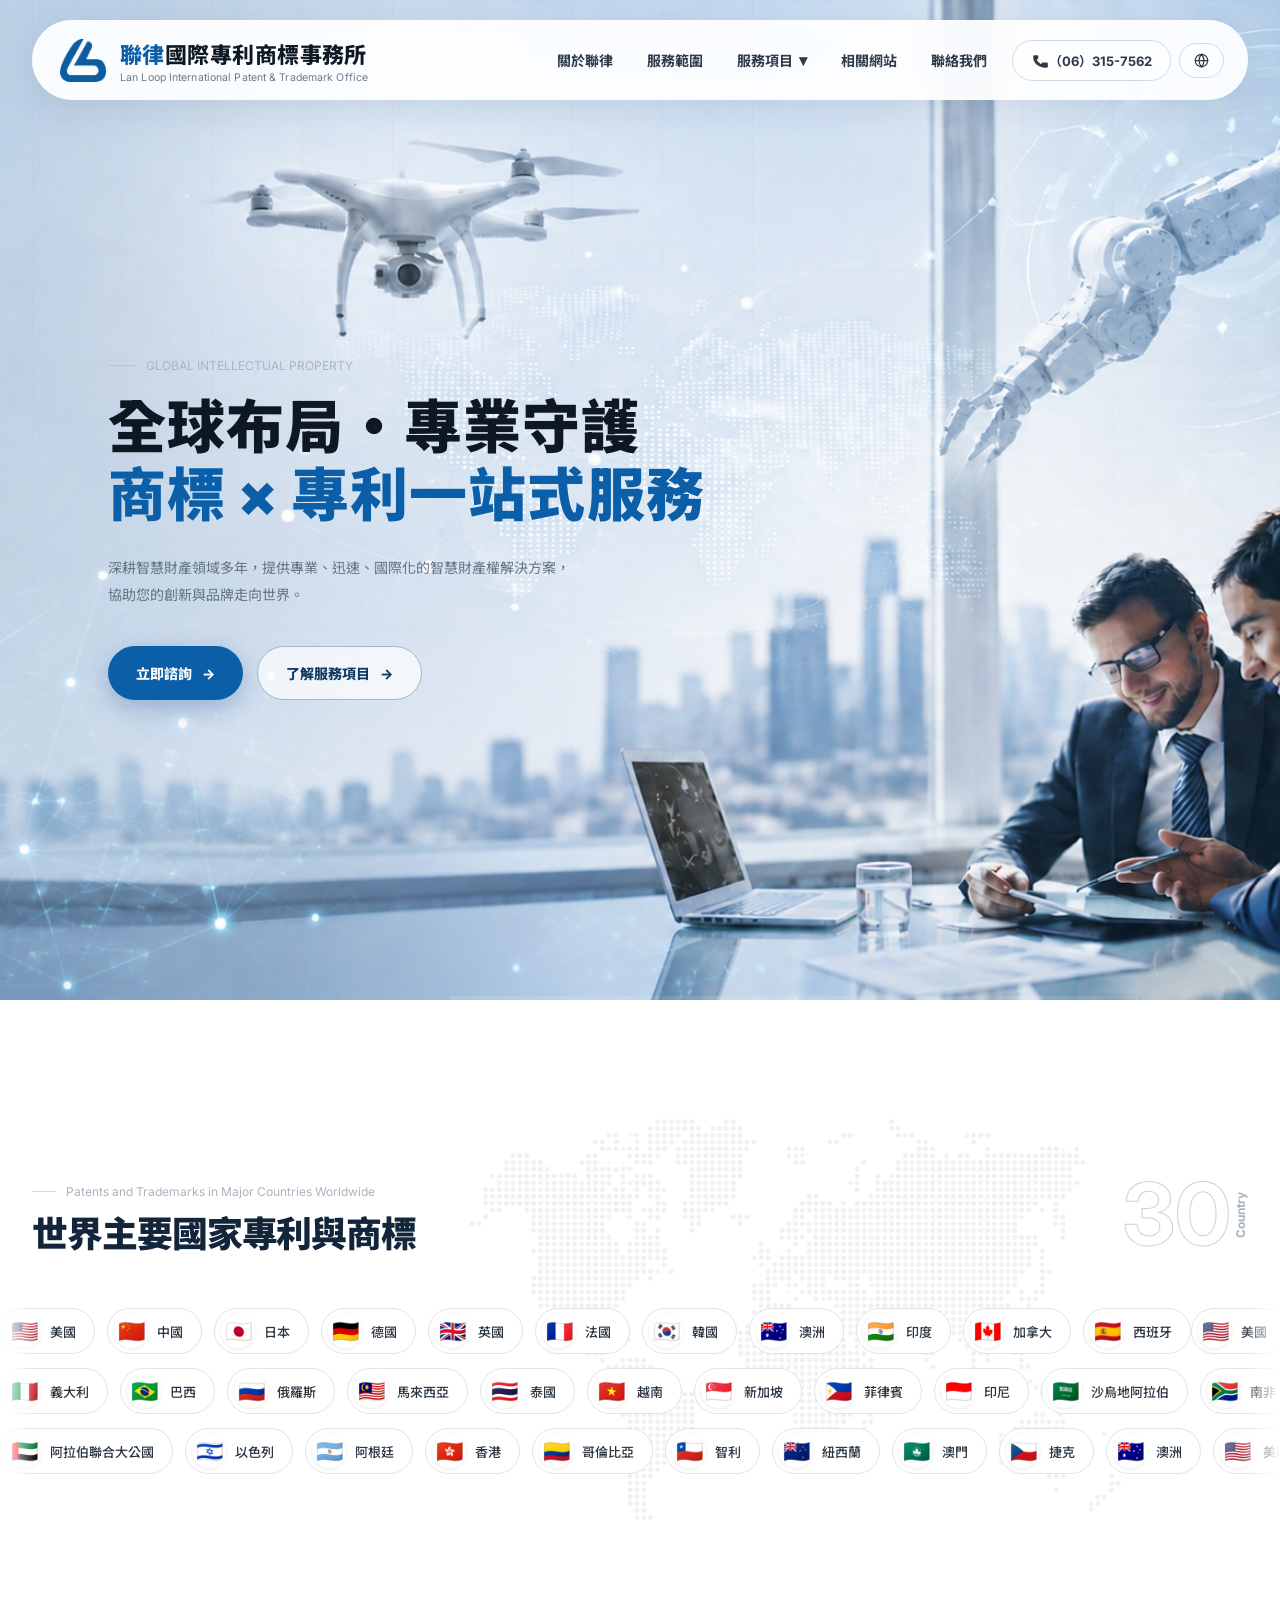
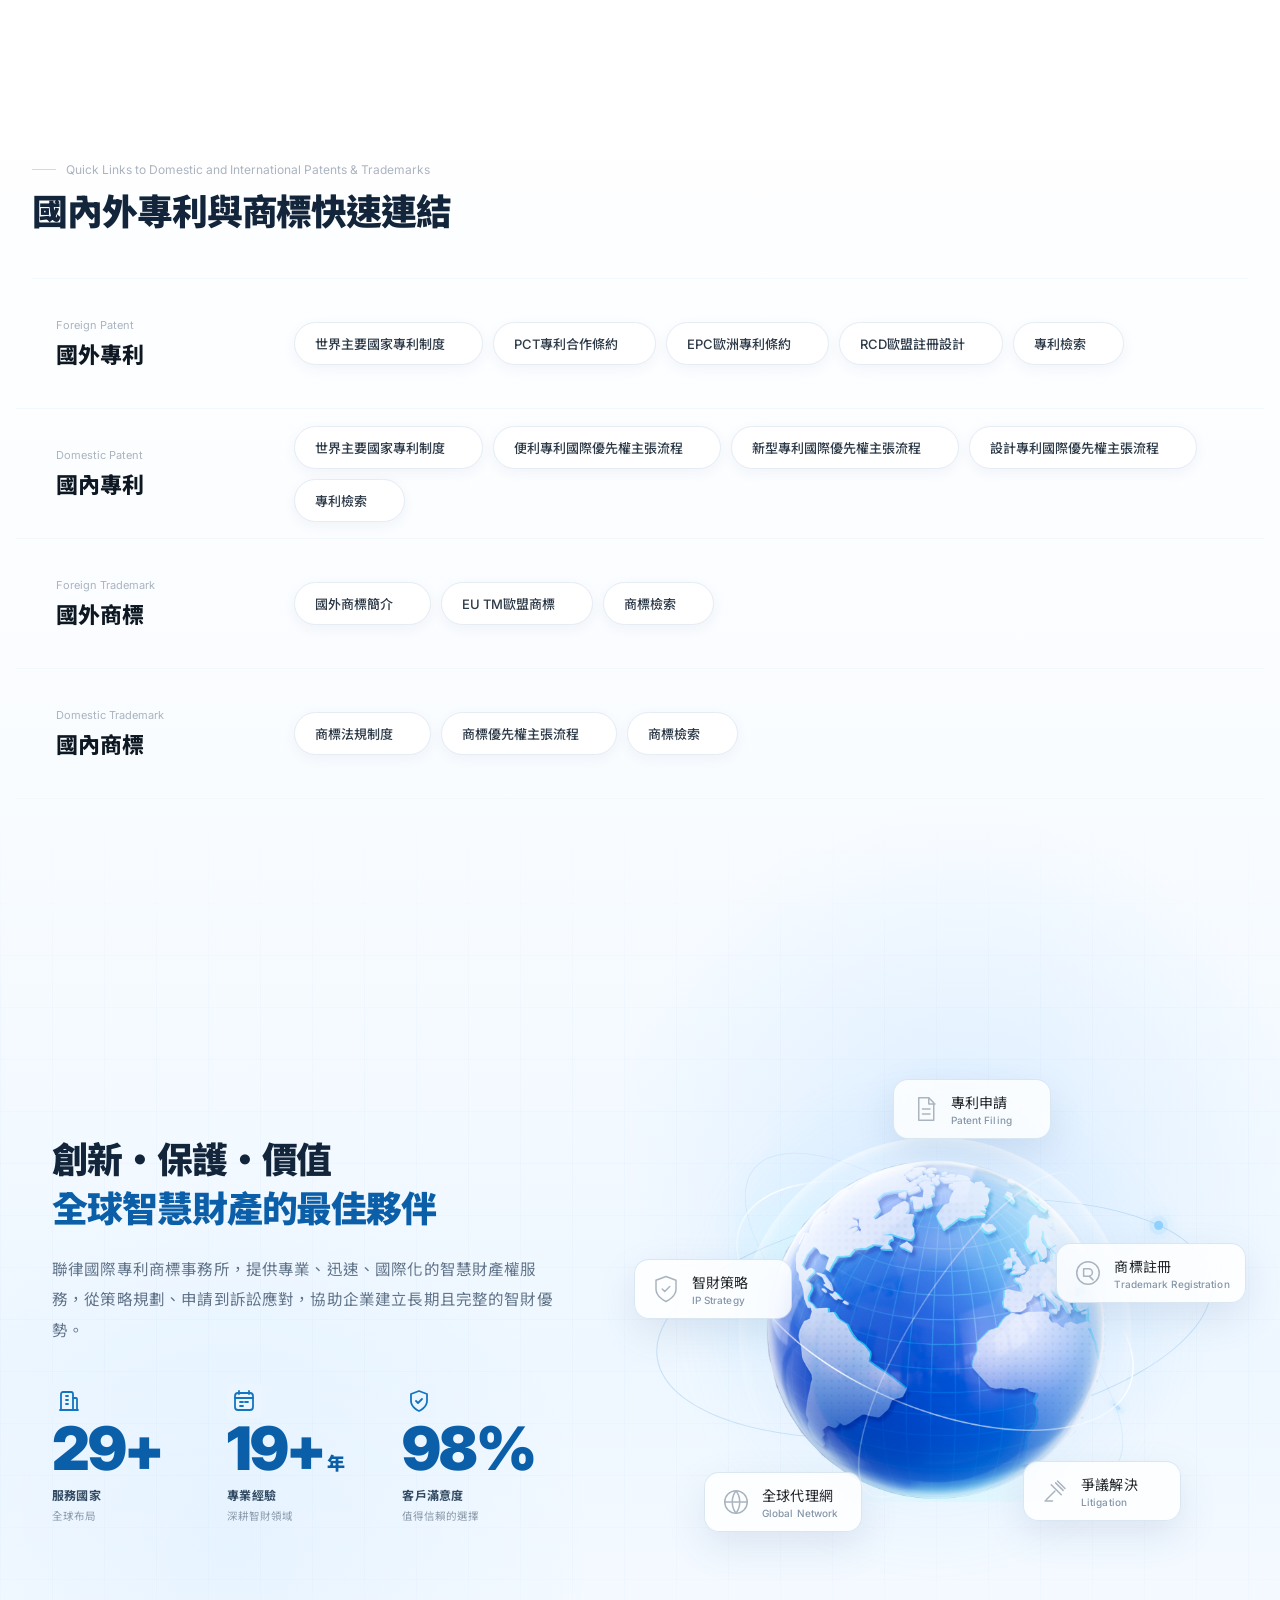
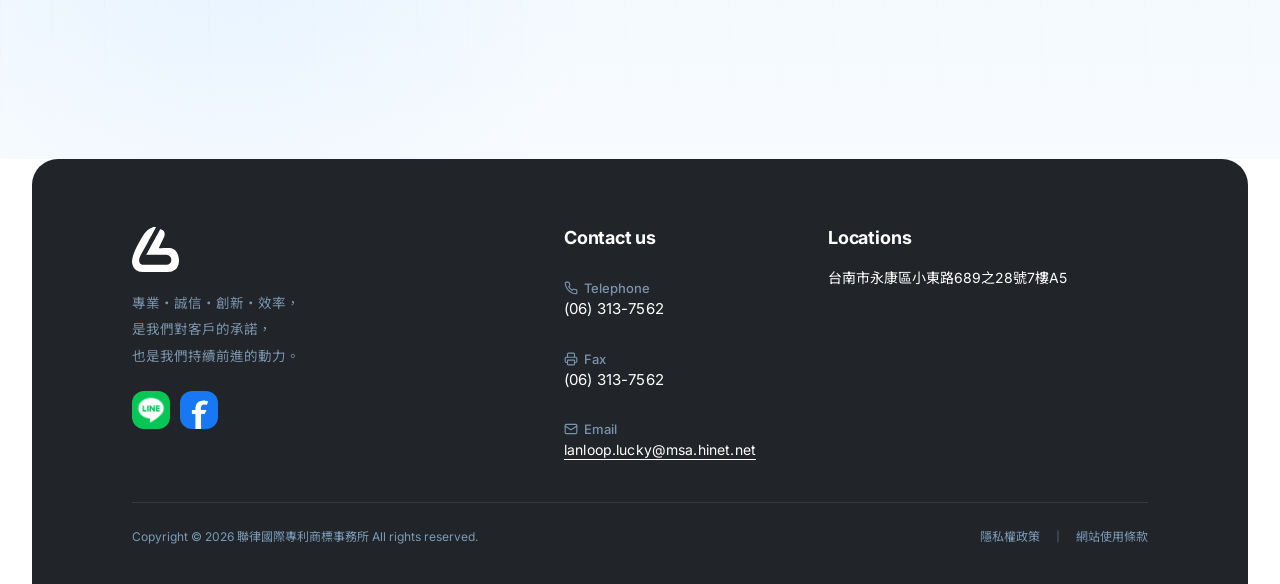
==== index.html @ 592ab29a "commit" ====
<!DOCTYPE html>
<html lang="zh-Hant">

<head>
  <meta charset="UTF-8" />
  <meta name="viewport" content="width=device-width, initial-scale=1.0" />
  <title>聯律國際專利商標事務所 | 全球智慧財產權服務</title>
  <meta name="description" content="聯律國際專利商標事務所，提供專業、迅速、國際化的商標與專利服務，深耕智慧財產領域，協助您的創新與品牌走向世界。" />
  <link rel="preconnect" href="https://fonts.googleapis.com">
  <link rel="preconnect" href="https://fonts.gstatic.com" crossorigin>
  <link
    href="https://fonts.googleapis.com/css2?family=Inter:wght@300;400;600;700;800&amp;family=Noto+Sans+TC:wght@300;400;500;700;900&amp;display=swap"
    rel="stylesheet">
  <style>
    /* ============================================================
   DESIGN TOKENS
   ============================================================ */
    :root {
      --bg: #ffffff;
      --panel: #ffffff;
      --ink: #0e1822;
      --ink-2: #2d3a48;
      --muted: #7a8898;
      --line: #f3f8fd;
      --blue: #0b5fa8;
      --blue-2: #2f8ae0;
      --blue-light: #e8f3ff;
      --navy: #09294d;
      --navy-2: #0f3b6a;
      --radius: 28px;
      --radius-sm: 16px;
      --shadow-sm: 0 4px 16px rgba(20, 50, 90, .06);
      --shadow-md: 0 12px 40px rgba(20, 50, 90, .10);
      --shadow-lg: 0 24px 64px rgba(20, 50, 90, .14);
      --ease-out: cubic-bezier(0.16, 1, 0.3, 1);
      --ease-spring: cubic-bezier(0.34, 1.56, 0.64, 1);
    }

    /* ============================================================
   RESET & BASE
   ============================================================ */
    *,
    *::before,
    *::after {
      box-sizing: border-box;
      margin: 0;
      padding: 0;
    }

    html {
      scroll-behavior: smooth;
    }

    body {
      font-family: 'Inter', 'Noto Sans TC', 'PingFang TC', 'Microsoft JhengHei', Arial, sans-serif;
      color: var(--ink);
      background: #ffffff;
      overflow-x: hidden;
      -webkit-font-smoothing: antialiased;
    }

    a {
      text-decoration: none;
      color: inherit;
    }

    img {
      display: block;
      max-width: 100%;
    }

    /* ============================================================
   LAYOUT
   ============================================================ */
    .page {
      width: 100%;
      overflow: hidden;
    }

    .container {
      width: min(1300px, calc(100% - 64px));
      margin: 0 auto;
    }

    /* ============================================================
   SCROLL ANIMATION BASE
   ============================================================ */
    .reveal {
      opacity: 0;
      transform: translateY(32px);
      transition: opacity 0.8s var(--ease-out), transform 0.8s var(--ease-out);
    }

    .reveal.in-view {
      opacity: 1;
      transform: translateY(0);
    }

    .reveal-delay-1 {
      transition-delay: 0.1s;
    }

    .reveal-delay-2 {
      transition-delay: 0.2s;
    }

    .reveal-delay-3 {
      transition-delay: 0.3s;
    }

    .reveal-delay-4 {
      transition-delay: 0.4s;
    }

    .reveal-delay-5 {
      transition-delay: 0.5s;
    }

    /* ============================================================
   HEADER
   ============================================================ */
    .header-wrap {
      position: fixed;
      top: 20px;
      left: 0;
      right: 0;
      z-index: 100;
      padding: 0;
    }

    .header-wrap.scrolled {
      padding: 0;
    }

    .header {
      height: 80px;
      border-radius: 999px;
      background: rgba(255, 255, 255, .92);
      backdrop-filter: blur(24px) saturate(160%);
      -webkit-backdrop-filter: blur(24px) saturate(160%);
      box-shadow: 0 8px 32px rgba(14, 40, 78, .08), 0 1px 0 rgba(255, 255, 255, .8) inset;
      display: flex;
      align-items: center;
      justify-content: space-between;
      padding: 0 24px 0 28px;
      transition: box-shadow 0.4s var(--ease-out);
    }

    .header-wrap.scrolled .header {
      box-shadow: 0 12px 40px rgba(14, 40, 78, .12), 0 1px 0 rgba(255, 255, 255, .8) inset;
      height: 80px;
    }

    /* Brand */
    .brand {
      display: flex;
      align-items: center;
      gap: 14px;
    }

    .logo {
      width: 46px;
      height: 46px;
      /* border-radius: 14px; */
      /* background: linear-gradient(135deg, #0c3d72, #1868b5); */
      display: grid;
      place-items: center;
      /* box-shadow: 0 6px 18px rgba(11, 70, 160, .28); */
      flex-shrink: 0;
      background: url('images/logo.png') center center no-repeat;
      background-size: contain;
    }

    .logo svg {
      width: 34px;
      height: 34px;
    }

    .brand-title {
      font-size: 22px;
      font-weight: 800;
      letter-spacing: .02em;
      color: var(--ink);
    }

    .brand-title>span {
      color: var(--blue);
    }

    .brand-sub {
      font-size: 10.5px;
      color: #6b7a8d;
      margin-top: 2px;
      letter-spacing: .01em;
    }

    /* Nav */
    .nav {
      display: flex;
      align-items: center;
      gap: 4px;
      font-size: 14px;
      font-weight: 700;
    }

    .nav a {
      padding: 10px 15px;
      border-radius: 999px;
      color: var(--ink-2);
      position: relative;
      transition: color 0.2s, background 0.2s;
    }

    .nav a::after {
      content: '';
      position: absolute;
      bottom: 6px;
      left: 15px;
      right: 15px;
      height: 2px;
      background: var(--blue-2);
      border-radius: 1px;
      transform: scaleX(0);
      transition: transform 0.25s var(--ease-out);
    }

    .nav a:hover {
      color: var(--blue);
    }

    .nav a:hover::after {
      transform: scaleX(1);
    }

    .nav a.active {
      background: var(--ink);
      color: white;
    }

    .nav a.active::after {
      display: none;
    }

    /* Navigation Dropdown Menu (Neuros Style) */
    .nav-item {
      position: relative;
      display: inline-flex;
      align-items: center;
    }

    .dropdown-trigger {
      padding: 10px 15px;
      border-radius: 999px;
      color: var(--ink-2);
      display: inline-flex;
      align-items: center;
      gap: 6px;
      font-weight: 700;
      cursor: pointer;
      transition: color 0.2s, background 0.2s;
    }

    .dropdown-trigger:hover,
    .nav-item.has-dropdown:hover .dropdown-trigger {
      color: var(--blue);
    }

    .dropdown-arrow {
      font-size: 16px;
      display: inline-block;
      transition: transform 0.3s var(--ease-out);
    }

    .nav-item.has-dropdown:hover .dropdown-arrow {
      transform: rotate(180deg);
    }

    .dropdown-menu {
      position: absolute;
      top: calc(100% + 12px);
      left: 50%;
      transform: translateX(-50%) translateY(10px);
      width: 200px;
      background: #ffffff;
      border: 1px solid rgba(228, 234, 242, 0.9);
      border-radius: 18px;
      padding: 8px;
      box-shadow: 0 16px 40px rgba(14, 40, 78, 0.12), 0 2px 8px rgba(14, 40, 78, 0.04);
      opacity: 0;
      visibility: hidden;
      pointer-events: none;
      transition: opacity 0.25s var(--ease-out), transform 0.25s var(--ease-out), visibility 0.25s;
      z-index: 200;
    }

    .dropdown-menu::before {
      content: '';
      position: absolute;
      top: -12px;
      left: 0;
      right: 0;
      height: 12px;
    }

    .nav-item.has-dropdown:hover .dropdown-menu {
      opacity: 1;
      visibility: visible;
      pointer-events: auto;
      transform: translateX(-50%) translateY(0);
    }

    .dropdown-link {
      display: flex;
      align-items: center;
      gap: 12px;
      padding: 12px 20px;
      border-radius: 14px;
      color: var(--ink-2);
      transition: background 0.2s, transform 0.2s, color 0.2s;
    }

    .dropdown-link:hover {
      background: #f0f7ff;
      color: var(--blue);
    }

    .dropdown-icon {
      font-size: 18px;
      width: 36px;
      height: 36px;
      border-radius: 10px;
      background: #f2f7fc;
      display: grid;
      place-items: center;
      flex-shrink: 0;
      transition: background 0.2s;
    }

    .dropdown-link:hover .dropdown-icon {
      background: #e1f0ff;
    }

    .dropdown-title {
      display: block;
      font-size: 14px;
      font-weight: 700;
      line-height: 1.2;
    }

    .dropdown-desc {
      display: block;
      font-size: 11px;
      color: #7a8898;
      margin-top: 2px;
      font-weight: 400;
    }

    .nav-phone {
      margin-left: 6px;
      border: 1.5px solid #d0dae6;
      padding: 10px 18px;
      border-radius: 999px;
      font-size: 13px;
      font-weight: 700;
      color: var(--ink-2);
      background: rgba(255, 255, 255, .6);
      display: flex;
      align-items: center;
      transition: border-color 0.2s, background 0.2s, box-shadow 0.2s;
    }

    .nav-phone:hover {
      border-color: var(--blue);
      background: var(--blue-light);
      box-shadow: 0 4px 12px rgba(11, 95, 168, .1);
    }

    .nav-phone svg {
      width: 18px;
      height: 18px;
      position: relative;
      top: 2px;
    }

    /* Language Toggle Button */
    .nav-lang-wrap {
      position: relative;
      margin-left: 4px;
    }

    .nav-lang {
      border: 1.5px solid #d0dae6;
      padding: 9px 14px;
      border-radius: 999px;
      font-size: 13px;
      font-weight: 700;
      color: var(--ink-2);
      background: rgba(255, 255, 255, .6);
      display: flex;
      align-items: center;
      gap: 6px;
      cursor: pointer;
      font-family: inherit;
      transition: border-color 0.2s, background 0.2s, box-shadow 0.2s, color 0.2s;
    }

    .nav-lang:hover {
      border-color: var(--blue);
      background: var(--blue-light);
      color: var(--blue);
      box-shadow: 0 4px 12px rgba(11, 95, 168, .1);
    }

    .nav-lang svg {
      width: 15px;
      height: 15px;
    }

    .lang-dropdown {
      position: absolute;
      top: calc(100% + 10px);
      right: 0;
      width: 120px;
      background: #ffffff;
      border: 1px solid rgba(228, 234, 242, 0.9);
      border-radius: 16px;
      padding: 6px;
      box-shadow: 0 12px 32px rgba(14, 40, 78, 0.12);
      opacity: 0;
      visibility: hidden;
      transform: translateY(8px);
      transition: opacity 0.2s var(--ease-out), transform 0.2s var(--ease-out), visibility 0.2s;
      z-index: 200;
    }

    .nav-lang-wrap:hover .lang-dropdown {
      opacity: 1;
      visibility: visible;
      transform: translateY(0);
    }

    .lang-opt {
      width: 100%;
      text-align: left;
      padding: 8px 12px;
      border: none;
      background: transparent;
      border-radius: 10px;
      font-size: 13px;
      font-weight: 600;
      color: var(--ink-2);
      cursor: pointer;
      font-family: inherit;
      transition: background 0.2s, color 0.2s;
    }

    .lang-opt:hover {
      background: #f0f7ff;
      color: var(--blue);
    }

    .lang-opt.active {
      background: var(--blue);
      color: #ffffff;
    }

    /* Hamburger */
    .hamburger {
      display: none;
      flex-direction: column;
      gap: 5px;
      cursor: pointer;
      padding: 8px;
      border-radius: 12px;
      background: transparent;
      border: none;
      transition: background 0.2s;
    }

    .hamburger:hover {
      background: var(--blue-light);
    }

    .hamburger span {
      display: block;
      width: 22px;
      height: 2px;
      background: var(--ink);
      border-radius: 2px;
      transition: transform 0.3s var(--ease-out), opacity 0.3s;
    }

    .hamburger.open span:nth-child(1) {
      transform: rotate(45deg) translate(5px, 5px);
    }

    .hamburger.open span:nth-child(2) {
      opacity: 0;
      transform: scaleX(0);
    }

    .hamburger.open span:nth-child(3) {
      transform: rotate(-45deg) translate(5px, -5px);
    }

    /* Mobile Menu */
    .mobile-menu {
      display: none;
      position: fixed;
      inset: 0;
      z-index: 99;
      background: rgba(9, 41, 77, .97);
      backdrop-filter: blur(16px);
      flex-direction: column;
      align-items: center;
      justify-content: center;
      gap: 10px;
      opacity: 0;
      transform: translateY(-20px);
      transition: opacity 0.35s var(--ease-out), transform 0.35s var(--ease-out);
      pointer-events: none;
    }

    .mobile-menu.open {
      display: flex;
      opacity: 1;
      transform: translateY(0);
      pointer-events: all;
    }

    .mobile-menu a {
      font-size: 26px;
      font-weight: 800;
      color: white;
      padding: 14px 40px;
      border-radius: 16px;
      transition: background 0.2s, color 0.2s;
    }

    .mobile-menu a:hover {
      background: rgba(255, 255, 255, .1);
      color: #7ec8ff;
    }

    .mobile-menu-close {
      position: absolute;
      top: 32px;
      right: 32px;
      background: rgba(255, 255, 255, .15);
      border: none;
      color: white;
      font-size: 28px;
      width: 48px;
      height: 48px;
      border-radius: 50%;
      cursor: pointer;
      display: grid;
      place-items: center;
      transition: background 0.2s;
    }

    .mobile-menu-close:hover {
      background: rgba(255, 255, 255, .25);
    }

    /* ============================================================
   HERO
   ============================================================ */
    .hero-wrapper {
      position: relative;
      width: 100%;
      background-image: url('images/first_banner.png');
      background-size: cover;
      background-position: center center;
      background-repeat: no-repeat;
      overflow: hidden;
    }

    .hero {
      min-height: 1000px;
      position: relative;
      display: flex;
      align-items: center;
      padding: 130px 0 80px;
    }

    /* grid lines */
    .hero::before {
      content: '';
      position: absolute;
      inset: 0;
      background-image:
        linear-gradient(rgba(11, 70, 160, .04) 1px, transparent 1px),
        linear-gradient(90deg, rgba(11, 70, 160, .04) 1px, transparent 1px);
      background-size: 90px 90px;
      mask-image: linear-gradient(to bottom, rgba(0, 0, 0, .7), rgba(0, 0, 0, 0));
      pointer-events: none;
    }

    .hero-copy {
      position: relative;
      z-index: 2;
      padding-left: 76px;
    }

    .eyebrow {
      display: inline-flex;
      align-items: center;
      gap: 10px;
      font-size: 12px;
      /* font-weight: 700; */
      color: #aab4bf;
      /* letter-spacing: .12em; */
      margin-bottom: 20px;
      /* text-transform: uppercase; */
    }

    .eyebrow::before {
      content: '';
      width: 28px;
      height: 1px;
      /* background: linear-gradient(90deg, var(--blue), var(--blue-2)); */
      background-color: #aab4bf;
      opacity: 0.5;
      /* border-radius: 1px; */
    }

    .hero h1 {
      font-size: 58px;
      line-height: 1.18;
      margin: 0 0 24px;
      font-weight: 900;
      letter-spacing: .02em;
      color: var(--ink);
    }

    .hero h1 .blue {
      background: var(--blue);
      -webkit-background-clip: text;
      -webkit-text-fill-color: transparent;
      background-clip: text;
    }

    .hero p {
      font-size: 14px;
      line-height: 1.95;
      color: #637282;
      max-width: 520px;
      font-weight: 400;
    }

    /* Buttons */
    .hero-actions {
      display: flex;
      gap: 14px;
      margin-top: 38px;
      flex-wrap: wrap;
    }

    .btn {
      display: inline-flex;
      align-items: center;
      justify-content: center;
      gap: 10px;
      height: 54px;
      padding: 0 28px;
      border-radius: 999px;
      font-size: 14px;
      font-weight: 800;
      transition: transform 0.25s var(--ease-spring), box-shadow 0.25s var(--ease-out);
      position: relative;
      overflow: hidden;
    }

    .btn::after {
      content: '';
      position: absolute;
      inset: 0;
      background: linear-gradient(135deg, rgba(255, 255, 255, .2), transparent 50%);
      opacity: 0;
      transition: opacity 0.25s;
    }

    .btn:hover::after {
      opacity: 1;
    }

    .btn:hover {
      transform: translateY(-2px);
    }

    .btn:active {
      transform: translateY(0);
    }

    .btn-primary {
      background: var(--blue);
      color: #fff;
      box-shadow: 0 8px 24px rgba(10, 58, 150, .28);
    }

    .btn-primary:hover {
      box-shadow: 0 14px 36px rgba(10, 58, 150, .38);
    }

    .btn-ghost {
      border: 1.5px solid #9fb6cc;
      background: rgba(255, 255, 255, .7);
      color: #103a62;
    }

    .btn-ghost:hover {
      border-color: var(--blue);
    }

    .btn-arrow {
      display: inline-flex;
      align-items: center;
      gap: 6px;
      transition: transform 0.2s var(--ease-out);
    }

    .btn:hover .btn-arrow {
      transform: translateX(4px);
    }

    /* ============================================================
   HERO ART
   ============================================================ */
    .hero-art {
      position: relative;
      height: 580px;
    }

    /* Globe */
    .globe {
      position: absolute;
      right: 60px;
      top: 30px;
      width: 400px;
      height: 400px;
      border-radius: 50%;
      background: radial-gradient(circle at 32% 26%,
          rgba(255, 255, 255, .98),
          rgba(200, 228, 252, .88) 32%,
          rgba(110, 175, 238, .60) 65%,
          rgba(55, 120, 190, .22) 100%);
      box-shadow:
        0 40px 100px rgba(30, 90, 170, .14),
        inset -20px -18px 60px rgba(60, 130, 215, .18),
        inset 10px 12px 30px rgba(255, 255, 255, .6);
      animation: globe-float 6s ease-in-out infinite;
    }

    @keyframes globe-float {

      0%,
      100% {
        transform: translateY(0px);
      }

      50% {
        transform: translateY(-12px);
      }
    }

    /* Globe rings */
    .globe::before,
    .globe::after {
      content: '';
      position: absolute;
      border-radius: 50%;
      border: 1.5px solid rgba(80, 155, 230, .30);
      animation: ring-rotate 18s linear infinite;
    }

    .globe::before {
      inset: -26px;
      transform-origin: center;
      animation-direction: normal;
    }

    .globe::after {
      inset: -58px;
      border-color: rgba(80, 155, 230, .18);
      border-width: 1px;
      animation-duration: 26s;
      animation-direction: reverse;
    }

    @keyframes ring-rotate {
      from {
        transform: rotate(0deg) scaleY(.54);
      }

      to {
        transform: rotate(360deg) scaleY(.54);
      }
    }

    /* World lines on globe */
    .world-lines {
      position: absolute;
      inset: 0;
      border-radius: 50%;
      background:
        repeating-radial-gradient(circle at 50% 50%, transparent 0 28px, rgba(40, 120, 210, .09) 29px 30px),
        linear-gradient(90deg, transparent 47%, rgba(55, 140, 230, .15) 49% 51%, transparent 53%),
        linear-gradient(0deg, transparent 47%, rgba(55, 140, 230, .10) 49% 51%, transparent 53%);
      mix-blend-mode: multiply;
    }

    /* City skyline */
    .city {
      position: absolute;
      right: 14px;
      bottom: 60px;
      width: 530px;
      height: 160px;
      opacity: .55;
      background: linear-gradient(180deg, transparent, rgba(80, 145, 215, .20));
      clip-path: polygon(0 100%, 0 72%, 6% 72%, 6% 47%, 10% 47%, 10% 75%, 14% 75%, 14% 55%, 18% 55%, 18% 24%, 23% 24%, 23% 63%, 28% 63%, 28% 40%, 33% 40%, 33% 76%, 38% 76%, 38% 58%, 43% 58%, 43% 28%, 48% 28%, 48% 71%, 53% 71%, 53% 48%, 58% 48%, 58% 34%, 63% 34%, 63% 67%, 68% 67%, 68% 18%, 72% 18%, 72% 59%, 77% 59%, 77% 38%, 82% 38%, 82% 73%, 86% 73%, 86% 46%, 91% 46%, 91% 62%, 95% 62%, 95% 52%, 100% 52%, 100% 100%);
    }

    /* Floating icon cards */
    .floating {
      position: absolute;
      width: 62px;
      height: 62px;
      border: 1px solid rgba(50, 128, 215, .20);
      border-radius: 18px;
      background: rgba(255, 255, 255, .60);
      backdrop-filter: blur(8px);
      -webkit-backdrop-filter: blur(8px);
      display: grid;
      place-items: center;
      color: #5aa3e0;
      font-size: 18px;
      font-weight: 800;
      box-shadow: 0 8px 28px rgba(30, 90, 170, .10);
      animation: card-float 5s ease-in-out infinite;
    }

    .f1 {
      right: 2px;
      top: 110px;
      animation-delay: 0s;
      animation-duration: 5.5s;
    }

    .f2 {
      right: 462px;
      top: 308px;
      animation-delay: -2s;
      animation-duration: 4.8s;
    }

    .f3 {
      right: 108px;
      top: 350px;
      animation-delay: -1s;
      animation-duration: 5.2s;
    }

    @keyframes card-float {

      0%,
      100% {
        transform: translateY(0px) rotate(0deg);
      }

      33% {
        transform: translateY(-8px) rotate(2deg);
      }

      66% {
        transform: translateY(4px) rotate(-1deg);
      }
    }

    /* Consult card */
    .consult {
      position: absolute;
      right: -10px;
      bottom: 20px;
      width: 240px;
      padding: 22px 24px;
      border-radius: 22px;
      background: white;
      box-shadow: 0 20px 60px rgba(30, 65, 115, .12);
      display: flex;
      flex-direction: column;
      animation: card-float 7s ease-in-out infinite;
      animation-delay: -3s;
    }

    .consult-label {
      font-size: 11px;
      color: var(--muted);
      font-weight: 600;
      letter-spacing: .06em;
      text-transform: uppercase;
      margin-bottom: 8px;
    }

    .consult-num {
      font-size: 30px;
      font-weight: 900;
      color: var(--navy);
      line-height: 1;
    }

    .consult-sub {
      font-size: 12px;
      color: #8a9bae;
      margin-top: 6px;
    }

    .consult-badge {
      margin-top: 14px;
      display: inline-flex;
      align-items: center;
      gap: 6px;
      background: var(--blue-light);
      color: var(--blue);
      font-size: 11px;
      font-weight: 700;
      padding: 6px 12px;
      border-radius: 999px;
      width: fit-content;
    }

    .consult-badge::before {
      content: '●';
      font-size: 8px;
      color: #2cc86a;
    }

    /* ============================================================
   COUNTRIES SECTION
   ============================================================ */

    .countries {
      padding: 180px 0 180px;
      position: relative;
      margin-top: -4px;
      min-height: 420px;
      overflow: visible;
    }

    /* World map background */
    .countries::before {
      content: '';
      position: absolute;
      width: 100%;
      height: 100%;
      left: 0;
      top: 0;
      background-image: url('images/first_worldmap.png');
      background-repeat: no-repeat;
      background-position: 76% center;
      background-size: contain;
      opacity: .12;
      pointer-events: none;
    }

    /* Standardized Section Kicker & Title */
    .section-kicker {
      position: relative;
      z-index: 2;
      font-size: 12px;
      /* font-weight: 700; */
      color: #aab4bf;
      /* letter-spacing: .12em; */
      /* text-transform: uppercase; */
      margin-bottom: 14px;
      display: inline-flex;
      align-items: center;
      gap: 10px;
    }

    .section-kicker::before {
      content: '';
      width: 24px;
      height: 1px;
      /* background: linear-gradient(90deg, #0c63ad, #5db1ef); */
      background-color: #aab4bf;
      opacity: 0.5;
      /* border-radius: 1px; */
    }

    .section-title {
      position: relative;
      z-index: 2;
      font-size: clamp(34px, 2.8vw, 46px);
      font-weight: 900;
      line-height: 1.2;
      letter-spacing: -.03em;
      color: #12253b;
      margin-bottom: 24px;
    }

    /* .section-title .accent {
      background: linear-gradient(110deg, #0c63ad, #2c8fd5 58%, #4ea7e4);
      -webkit-background-clip: text;
      -webkit-text-fill-color: transparent;
      background-clip: text;
    } */

    /* Country count display */
    .countries-count {
      position: absolute;
      z-index: 2;
      right: 0;
      top: 0;
      display: flex;
      align-items: center;
      gap: 2px;
    }

    .countries-count strong {
      display: block;
      font-size: 86px;
      font-weight: bold;
      line-height: .9;
      color: transparent;
      -webkit-text-stroke: 1px #c8d0db;
      font-family: 'Inter', sans-serif;
    }

    .countries-count span {
      font-size: 12px;
      font-weight: 700;
      writing-mode: vertical-rl;
      transform: rotate(180deg);
      color: #aab4bf;
    }

    /* Flag marquee */
    .flags-marquee {
      position: relative;
      z-index: 2;
      margin-top: 52px;
      display: flex;
      flex-direction: column;
      gap: 14px;
      /* hide scrollbar */
      overflow: hidden;
      width: 100vw;
      left: 50%;
      right: 50%;
      margin-left: -50vw;
      margin-right: -50vw;
    }

    .marquee-row {
      display: flex;
      width: 100%;
      overflow: hidden;
      mask-image: linear-gradient(90deg, transparent 0%, #212428 3%, #212428 97%, transparent 100%);
      -webkit-mask-image: linear-gradient(90deg, transparent 0%, #212428 3%, #212428 97%, transparent 100%);
    }

    .marquee-track {
      display: flex;
      gap: 12px;
      flex-shrink: 0;
      align-items: center;
      animation: marquee-left 38s linear infinite;
      will-change: transform;
    }

    .marquee-track.rtl {
      animation: marquee-right 42s linear infinite;
    }

    .marquee-track.ltr-slow {
      animation: marquee-left 46s linear infinite;
    }

    /* Pause on hover */
    .marquee-row:hover .marquee-track {
      animation-play-state: paused;
    }

    @keyframes marquee-left {
      from {
        transform: translateX(0);
      }

      to {
        transform: translateX(-50%);
      }
    }

    @keyframes marquee-right {
      from {
        transform: translateX(-50%);
      }

      to {
        transform: translateX(0);
      }
    }

    .flag {
      min-height: 44px;
      display: inline-flex;
      align-items: center;
      gap: 9px;
      padding: 5px 18px 5px 6px;
      border: 1px solid #dde3eb;
      border-radius: 999px;
      background: rgba(255, 255, 255, .95);
      font-size: 13px;
      color: #2a3540;
      font-weight: 500;
      white-space: nowrap;
      cursor: default;
      flex-shrink: 0;
      transition: transform 0.25s var(--ease-spring), border-color 0.2s;
    }

    .flag:hover {
      border-color: #a8c4e0;
      background: #f0f7ff;
    }

    .flag i {
      width: 34px;
      height: 34px;
      border-radius: 50%;
      display: grid;
      place-items: center;
      background: #fff;
      font-style: normal;
      font-size: 22px;
      line-height: 1;
      box-shadow: 0 1px 4px rgba(0, 0, 0, .08);
      flex-shrink: 0;
    }

    /* ============================================================
   BRIDGE SECTION — Airy Global IP Redesign
   ============================================================ */
    .bridge {
      position: relative;
      overflow: hidden;
      padding: 240px 0 160px;
      background:
        radial-gradient(circle at 75% 36%, rgba(112, 183, 255, .16), transparent 30%),
        radial-gradient(circle at 18% 78%, rgba(121, 194, 255, .10), transparent 28%),
        linear-gradient(180deg, #f9fcff 0%, #eef7ff 58%, #f8fbff 100%);
      color: var(--ink);
    }

    .bridge::before {
      content: '';
      position: absolute;
      inset: 0;
      pointer-events: none;
      opacity: .58;
      background-image:
        linear-gradient(rgba(40, 112, 184, .035) 1px, transparent 1px),
        linear-gradient(90deg, rgba(40, 112, 184, .035) 1px, transparent 1px);
      background-size: 52px 52px;
      mask-image: linear-gradient(to bottom, transparent 0%, #212428 20%, #212428 74%, transparent 100%);
      -webkit-mask-image: linear-gradient(to bottom, transparent 0%, #212428 20%, #212428 74%, transparent 100%);
    }

    .bridge::after {
      content: '';
      position: absolute;
      left: -6%;
      right: -6%;
      bottom: -88px;
      height: 180px;
      opacity: .48;
      background:
        repeating-radial-gradient(ellipse at 50% 120%, transparent 0 14px, rgba(47, 138, 224, .16) 15px 16px, transparent 17px 25px);
      transform: scaleY(.42);
      transform-origin: bottom;
      pointer-events: none;
    }

    /* .bridge-shell {
      position: relative;
      z-index: 2;
      width: min(1360px, calc(100% - 64px));
      margin: 0 auto;
    } */

    .bridge-inner {
      display: grid;
      grid-template-columns: minmax(0, .93fr) minmax(520px, 1.07fr);
      align-items: center;
      gap: 76px;
      min-height: 560px;
      padding: 0 20px;
    }

    .bridge-copy {
      padding: 8px 0 20px;
      position: relative;
      z-index: 5;
    }

    .bridge .section-kicker {
      margin-bottom: 14px;
    }

    .bridge h2 {
      max-width: 610px;
      margin: 0 0 24px;
      font-size: clamp(34px, 2.8vw, 46px);
      line-height: 1.2;
      letter-spacing: -.03em;
      font-weight: 900;
      color: #12253b;
    }

    .bridge h2 .accent {
      display: inline-block;
      margin-top: 6px;
      color: var(--blue);
      /* background: linear-gradient(110deg, #0c63ad, #2c8fd5 58%, #4ea7e4);
      -webkit-background-clip: text;
      -webkit-text-fill-color: transparent;
      background-clip: text; */
    }

    .bridge-copy>p {
      max-width: 570px;
      margin: 0;
      color: #617489;
      font-size: 15.5px;
      line-height: 1.95;
      letter-spacing: .01em;
    }

    .stats {
      display: grid;
      grid-template-columns: repeat(3, minmax(0, 1fr));
      gap: 14px;
      margin-top: 38px;
      max-width: 610px;
    }

    .stat {
      min-width: 0;
      /* padding: 22px 20px 20px; */
      /* border: 1px solid rgba(117, 165, 207, .24); */
      /* border-radius: 22px; */
      /* background: rgba(255, 255, 255, .68); */
      /* box-shadow: 0 16px 42px rgba(56, 101, 145, .08); */
      /* backdrop-filter: blur(14px); */
      /* -webkit-backdrop-filter: blur(14px); */
      /* transition: transform .3s var(--ease-out), box-shadow .3s var(--ease-out), border-color .3s; */
    }

    /* .stat:hover {
      transform: translateY(-5px);
      border-color: rgba(47, 138, 224, .38);
      box-shadow: 0 22px 54px rgba(48, 102, 157, .13);
    } */

    .stat-icon {
      width: 34px;
      height: 34px;
      /* margin-bottom: 12px; */
      display: grid;
      place-items: center;
      /* border-radius: 11px; */
      color: #1574bf;
      background: #eaf5ff;
    }

    .stat-icon svg {
      width: 24px;
      height: 24px;
      stroke: currentColor;
      fill: none;
      stroke-width: 1.8;
      stroke-linecap: round;
      stroke-linejoin: round;
    }

    .stat-num {
      color: var(--blue);
      font-size: 60px;
      font-weight: 900;
      line-height: 1;
      letter-spacing: -.04em;
    }

    .stat-label {
      margin-top: 8px;
      color: #334b62;
      font-size: 12px;
      font-weight: 700;
      letter-spacing: .02em;
      white-space: nowrap;
    }

    .stat-sub {
      margin-top: 6px;
      color: #8a9aaa;
      font-size: 10.5px;
      line-height: 1.45;
    }

    .bridge-visual {
      position: relative;
      min-height: 545px;
      display: grid;
      place-items: center;
      isolation: isolate;
    }

    .bridge-glow {
      position: absolute;
      width: 520px;
      height: 520px;
      border-radius: 50%;
      background: radial-gradient(circle, rgba(78, 164, 232, .20), rgba(135, 202, 255, .07) 45%, transparent 70%);
      filter: blur(8px);
      z-index: -3;
    }

    .bridge-globe {
      width: 400px;
      height: 400px;
      position: relative;
      background-image: url('images/first_earth.png');
      background-size: contain;
      background-position: center;
      background-repeat: no-repeat;
      animation: bridge-globe-float 7s ease-in-out infinite;
    }

    .orbit {
      position: absolute;
      left: 50%;
      top: 50%;
      width: 560px;
      height: 230px;
      border: 1px solid rgba(65, 153, 219, .23);
      border-radius: 50%;
      transform: translate(-50%, -50%) rotate(-8deg);
      z-index: -1;
    }

    .orbit.o2 {
      width: 470px;
      height: 430px;
      opacity: .55;
      transform: translate(-50%, -50%) rotate(40deg) scaleY(.42);
    }

    .orbit::after {
      content: '';
      position: absolute;
      width: 9px;
      height: 9px;
      border-radius: 50%;
      top: 21%;
      right: 7%;
      background: #8fd1ff;
      box-shadow: 0 0 0 5px rgba(143, 209, 255, .16), 0 0 18px rgba(75, 165, 231, .55);
    }

    .svc-card {
      position: absolute;
      min-width: 158px;
      display: flex;
      align-items: center;
      gap: 10px;
      padding: 12px 15px;
      border-radius: 15px;
      background: rgba(255, 255, 255, .82);
      border: 1px solid rgba(95, 152, 199, .22);
      box-shadow: 0 14px 38px rgba(61, 102, 143, .13);
      backdrop-filter: blur(16px);
      -webkit-backdrop-filter: blur(16px);
      animation: bridge-card-float 6s ease-in-out infinite;
      z-index: 4;
    }

    .svc-icon {
      width: 32px;
      height: 32px;
      display: grid;
      place-items: center;
      flex-shrink: 0;
      border-radius: 10px;
      color: #aab4bf;
      /* background: #eef7ff; */
    }

    .svc-icon svg {
      width: 30px;
      height: 30px;
      stroke: currentColor;
      fill: none;
      stroke-width: 1.2;
      stroke-linecap: round;
      stroke-linejoin: round;
    }

    .svc-card-text {
      display: block;
      color: #212428;
      font-size: 14px;
      font-weight: 400;
      letter-spacing: .02em;
    }

    .svc-card-tag {
      display: block;
      margin-top: 2px;
      color: #8496a9;
      font-size: 10px;
      font-weight: 500;
      letter-spacing: .01em;
    }

    .sc1 {
      top: 6%;
      left: 43%;
      animation-delay: 0s;
    }

    .sc2 {
      top: 36%;
      right: -3%;
      animation-delay: -1.1s;
    }

    .sc3 {
      top: 39%;
      left: -1%;
      animation-delay: -2.1s;
    }

    .sc4 {
      bottom: 13%;
      right: 8%;
      animation-delay: -3.2s;
    }

    .sc5 {
      bottom: 11%;
      left: 11%;
      animation-delay: -4.1s;
    }

    .bridge-services {
      position: relative;
      z-index: 5;
      margin-top: 40px;
      display: none;
      grid-template-columns: repeat(5, 1fr);
      overflow: hidden;
      border: 1px solid rgba(113, 160, 202, .20);
      border-radius: 22px;
      background: rgba(255, 255, 255, .76);
      box-shadow: 0 18px 52px rgba(45, 93, 138, .10);
      backdrop-filter: blur(16px);
      -webkit-backdrop-filter: blur(16px);
    }

    .bridge-service {
      min-height: 96px;
      padding: 20px 22px;
      display: flex;
      align-items: center;
      gap: 14px;
      position: relative;
      transition: background .25s, transform .25s var(--ease-out);
    }

    .bridge-service+.bridge-service::before {
      content: '';
      position: absolute;
      left: 0;
      top: 24%;
      bottom: 24%;
      width: 1px;
      background: #dce8f2;
    }

    .bridge-service:hover {
      background: rgba(231, 245, 255, .72);
    }

    .bridge-service-icon {
      width: 42px;
      height: 42px;
      display: grid;
      place-items: center;
      flex: 0 0 42px;
      color: #0c6ab6;
      border-radius: 13px;
      background: #edf7ff;
    }

    .bridge-service-icon svg {
      width: 21px;
      height: 21px;
      stroke: currentColor;
      fill: none;
      stroke-width: 1.8;
      stroke-linecap: round;
      stroke-linejoin: round;
    }

    .bridge-service strong {
      display: block;
      color: #183b59;
      font-size: 14px;
      font-weight: 800;
    }

    .bridge-service span {
      display: block;
      margin-top: 4px;
      color: #8a9aaa;
      font-size: 10.5px;
      line-height: 1.45;
    }

    @keyframes bridge-globe-float {

      0%,
      100% {
        transform: translateY(0);
      }

      50% {
        transform: translateY(-12px);
      }
    }

    @keyframes bridge-card-float {

      0%,
      100% {
        transform: translateY(0);
      }

      50% {
        transform: translateY(-8px);
      }
    }

    @media (max-width: 1180px) {
      .bridge-inner {
        grid-template-columns: 1fr 1fr;
        gap: 36px;
      }

      .bridge-visual {
        min-height: 500px;
        transform: scale(.92);
        transform-origin: center;
      }

      .bridge-services {
        grid-template-columns: repeat(3, 1fr);
      }

      .bridge-service:nth-child(4),
      .bridge-service:nth-child(5) {
        border-top: 1px solid #e5eef6;
      }
    }

    @media (max-width: 900px) {
      .bridge {
        padding: 78px 0 64px;
      }

      /* .bridge-shell {
        width: min(100% - 36px, 720px);
      } */

      .bridge-inner {
        grid-template-columns: 1fr;
        gap: 16px;
      }

      .bridge-copy {
        padding: 0;
      }

      .bridge h2 {
        max-width: 680px;
      }

      .bridge-copy>p {
        max-width: 680px;
      }

      .bridge-visual {
        min-height: 500px;
        transform: none;
      }

      .stats {
        max-width: 100%;
      }

      .bridge-services {
        grid-template-columns: 1fr 1fr;
        margin-top: 22px;
      }

      .bridge-service:nth-child(n+3) {
        border-top: 1px solid #e5eef6;
      }

      .bridge-service:nth-child(odd)::before {
        display: none;
      }
    }

    @media (max-width: 620px) {
      .bridge {
        padding-top: 64px;
      }

      /* .bridge-shell {
        width: calc(100% - 28px);
      } */

      .bridge h2 {
        font-size: 38px;
      }

      .stats {
        grid-template-columns: 1fr;
      }

      .stat {
        display: grid;
        grid-template-columns: 42px auto;
        grid-template-areas:
          'icon num'
          'icon label'
          'icon sub';
        column-gap: 14px;
        align-items: center;
      }

      .stat-icon {
        grid-area: icon;
        margin-bottom: 0;
      }

      .stat-num {
        grid-area: num;
        font-size: 30px;
      }

      .stat-label {
        grid-area: label;
        margin-top: 4px;
      }

      .stat-sub {
        grid-area: sub;
      }

      .bridge-visual {
        min-height: 420px;
        transform: scale(.82);
        transform-origin: top center;
        margin-bottom: -70px;
      }

      .bridge-services {
        grid-template-columns: 1fr;
      }

      .bridge-service+.bridge-service::before {
        left: 18px;
        right: 18px;
        top: 0;
        bottom: auto;
        width: auto;
        height: 1px;
      }

      .bridge-service:nth-child(n+3) {
        border-top: 0;
      }
    }

    /* ============================================================
   QUICK LINKS
   ============================================================ */
    .quick {
      padding: 100px 0 0;
      background-image: linear-gradient(180deg, #fff, #f9fcff);
    }

    .quick-list {
      margin-top: 44px;
      border-top: 1px solid var(--line);
    }

    .quick-row {
      min-height: 130px;
      display: grid;
      grid-template-columns: 210px 1fr;
      align-items: center;
      border-bottom: 1px solid var(--line);
      gap: 28px;
      transition: background 0.2s;
      padding: 16px 40px;
      margin: 0 -16px;
    }

    .quick-row:hover {
      background: rgba(11, 95, 168, .03);
    }

    .quick-label small {
      display: block;
      color: #aab4bf;
      font-size: 11px;
      /* font-weight: 700; */
      /* letter-spacing: .10em; */
      /* text-transform: uppercase; */
      margin-bottom: 5px;
    }

    .quick-label strong {
      font-size: 22px;
      font-weight: 800;
      color: var(--ink);
    }

    /* Pills */
    .pills {
      display: flex;
      gap: 10px;
      flex-wrap: wrap;
    }

    .pill {
      display: inline-flex;
      align-items: center;
      gap: 6px;
      padding: 11px 20px;
      background: #fff;
      border: 1.5px solid #e4ecf5;
      border-radius: 999px;
      box-shadow: 0 4px 14px rgba(35, 65, 100, .05);
      font-size: 13px;
      font-weight: 500;
      color: var(--ink-2);
      transition: transform 0.25s var(--ease-spring), box-shadow 0.25s, border-color 0.2s, color 0.2s, background 0.2s;
      cursor: pointer;
    }

    .pill .pill-arrow {
      display: inline-block;
      opacity: 0;
      transform: translateX(-4px);
      transition: opacity 0.2s, transform 0.2s var(--ease-out);
      font-size: 11px;
    }

    .pill:hover {
      transform: translateY(-2px);
      box-shadow: 0 8px 24px rgba(11, 95, 168, .12);
      border-color: #a8c8e8;
      color: var(--blue);
      background: var(--blue-light);
    }

    .pill:hover .pill-arrow {
      opacity: 1;
      transform: translateX(0);
    }

    /* ============================================================
   FOOTER
   ============================================================ */

    /* ============================================================
   FOOTER — Redesigned according to mockup
   ============================================================ */
    .footer {
      min-height: 380px;
      background: #212428;
      color: white;
      padding: 68px 100px 40px;
      border-radius: 26px 26px 0 0;
      position: relative;
      overflow: hidden;
    }

    .footer-grid {
      display: grid;
      grid-template-columns: 1fr auto auto;
      gap: 72px;
      align-items: start;
      position: relative;
      z-index: 2;
    }

    .footer-contact {
      justify-self: end;
    }

    .footer-locations {
      justify-self: end;
    }

    .footer-logo {
      width: 47px;
      height: 45px;
      margin-bottom: 18px;
    }

    .footer-tagline {
      font-size: 13.5px;
      color: #7a94ad;
      line-height: 1.95;
      margin-bottom: 22px;
    }

    .footer-socials {
      display: flex;
      gap: 10px;
    }

    .footer-social {
      width: 38px;
      height: 38px;
      border-radius: 12px;
      transition: transform 0.2s var(--ease-spring);
      overflow: hidden;
    }

    .footer-social img {
      width: 100%;
      height: 100%;
      display: block;
    }

    .footer-social:hover {
      transform: translateY(-2px);
    }

    .footer-contact h3,
    .footer-locations h3 {
      margin: 0 0 20px;
      font-size: 18px;
      font-weight: 700;
      color: #ffffff;
      letter-spacing: -0.01em;
    }

    .contact-item {
      margin-top: 32px;
    }

    .contact-item-label {
      display: flex;
      align-items: center;
      gap: 6px;
      color: #7a94ad;
      font-size: 13px;
      font-weight: 500;
      margin-bottom: 3px;
    }

    .contact-icon {
      width: 14px;
      height: 14px;
      stroke: #7a94ad;
      fill: none;
      stroke-width: 2;
      stroke-linecap: round;
      stroke-linejoin: round;
      flex-shrink: 0;
    }

    .contact-item-val {
      color: #ffffff;
      font-size: 15px;
      letter-spacing: .01em;
      line-height: 1.3;
    }

    .contact-item-val.email-val a {
      color: #ffffff;
      text-decoration: underline;
      text-underline-offset: 4px;
      font-size: 14px;
      transition: color 0.2s;
    }

    .contact-item-val.email-val a:hover {
      color: #64b6ef;
    }

    .location-address {
      color: #ffffff;
      font-size: 14px;
      margin-bottom: 4px;
      line-height: 1.45;
    }

    /* Map Box Preview */
    .mapbox-preview {
      width: 100%;
      width: 320px;
      height: 170px;
      position: relative;
      overflow: hidden;
    }

    .mapbox-preview iframe {
      width: 100%;
      height: 100%;
      border: 0;
      display: block;
    }

    .footer-bottom {
      border-top: 1px solid rgba(255, 255, 255, .10);
      margin-top: 40px;
      padding-top: 24px;
      display: flex;
      justify-content: space-between;
      align-items: center;
      color: #7a9bb8;
      font-size: 12px;
      position: relative;
      z-index: 2;
      flex-wrap: wrap;
      gap: 12px;
    }

    .footer-bottom a {
      color: #7a9bb8;
      transition: color 0.2s;
    }

    .footer-bottom a:hover {
      color: white;
    }

    /* ============================================================
   RESPONSIVE
   ============================================================ */
    @media (max-width: 1100px) {
      .nav {
        display: none;
      }

      .hamburger {
        display: flex;
      }

      .hero {
        grid-template-columns: 1fr;
        min-height: auto;
      }

      .hero-copy {
        padding: 80px 20px 30px;
      }

      .hero-art {
        height: 460px;
      }

      .bridge-inner {
        grid-template-columns: 1fr;
      }

      .bridge-copy {
        padding: 60px 30px 40px;
      }

      .bridge-visual {
        min-height: 360px;
        border-left: none;
        border-top: 1px solid rgba(255, 255, 255, .08);
        padding: 40px 30px 60px;
      }

      .bridge-globe {
        width: 240px;
        height: 240px;
      }

      .bridge-globe::after {
        width: 320px;
        height: 320px;
      }

      .quick {
        padding: 0 30px 90px;
      }

      .quick-row {
        grid-template-columns: 1fr;
        padding: 24px 0;
      }

      .footer-grid {
        grid-template-columns: 1fr;
        gap: 36px;
      }

      .footer {
        padding: 52px 40px 30px;
      }

      .countries {
        padding: 56px 28px 64px;
      }
    }

    @media (max-width: 640px) {
      .container {
        width: calc(100% - 28px);
      }

      .header-wrap {
        top: 12px;
      }

      .header {
        height: 70px;
      }

      .brand-title {
        font-size: 16px;
      }

      .brand-sub {
        display: none;
      }

      .hero h1 {
        font-size: 38px;
      }

      .hero-copy {
        padding-left: 12px;
        padding-right: 12px;
      }

      .globe {
        width: 300px;
        height: 300px;
        right: 16px;
      }

      .city {
        width: 100%;
      }

      .consult {
        right: 8px;
        bottom: 10px;
      }

      .countries {
        padding: 52px 20px 60px;
      }

      .section-title {
        font-size: 30px;
      }

      .countries-count {
        display: none;
      }

      .flags-marquee {
        margin-top: 40px;
      }

      .bridge {
        /* keep padding: 0; inherited */
      }

      .bridge h2 {
        font-size: 32px;
      }

      .stats {
        flex-direction: column;
      }

      .bridge-visual {
        min-height: 280px;
      }

      .bridge-globe {
        width: 180px;
        height: 180px;
      }

      .bridge-globe::after {
        width: 240px;
        height: 240px;
      }

      .sc1,
      .sc2,
      .sc3,
      .sc4 {
        display: none;
      }

      .quick {
        padding-left: 20px;
        padding-right: 20px;
      }

      .quick-row {
        margin: 0;
      }

      .footer {
        padding: 40px 24px 24px;
      }

      .mapbox {
        width: 100%;
      }

      .footer-bottom {
        flex-direction: column;
        align-items: flex-start;
      }
    }
  </style>
</head>

<body>
  <div class="page">

    <!-- ======================================================
       MOBILE MENU
  ====================================================== -->
    <div class="mobile-menu" id="mobileMenu" role="dialog" aria-label="行動版選單">
      <button class="mobile-menu-close" id="mobileMenuClose" aria-label="關閉選單">✕</button>
      <a href="#" onclick="closeMobileMenu()">關於聯律</a>
      <a href="#" onclick="closeMobileMenu()">服務範圍</a>
      <a href="#" onclick="closeMobileMenu()">國外專利</a>
      <a href="#" onclick="closeMobileMenu()">國內專利</a>
      <a href="#" onclick="closeMobileMenu()">國外商標</a>
      <a href="#" onclick="closeMobileMenu()">國內商標</a>
      <a href="#" onclick="closeMobileMenu()">相關網站</a>
      <a href="#" onclick="closeMobileMenu()">聯絡我們</a>
    </div>

    <!-- ======================================================
       HEADER
  ====================================================== -->
    <div class="header-wrap" id="headerWrap">
      <div class="container">
        <header class="header">
          <a href="index.html" class="brand">
            <div class="logo" aria-label="聯律Logo"></div>
            <div>
              <div class="brand-title"><span>聯律</span>國際專利商標事務所</div>
              <div class="brand-sub">Lan Loop International Patent &amp; Trademark Office</div>
            </div>
          </a>

          <nav class="nav" aria-label="主選單">
            <a href="#">關於聯律</a>
            <a href="#">服務範圍</a>
            <div class="nav-item has-dropdown">
              <a href="#" class="dropdown-trigger">
                服務項目 <span class="dropdown-arrow">▾</span>
              </a>
              <div class="dropdown-menu">
                <a href="#" class="dropdown-link">
                  <div>
                    <span class="dropdown-title">國外專利</span>
                    <span class="dropdown-desc">Foreign Patent</span>
                  </div>
                </a>
                <a href="#" class="dropdown-link">
                  <div>
                    <span class="dropdown-title">國內專利</span>
                    <span class="dropdown-desc">Domestic Patent</span>
                  </div>
                </a>
                <a href="#" class="dropdown-link">
                  <div>
                    <span class="dropdown-title">國外商標</span>
                    <span class="dropdown-desc">Foreign Trademark</span>
                  </div>
                </a>
                <a href="#" class="dropdown-link">
                  <div>
                    <span class="dropdown-title">國內商標</span>
                    <span class="dropdown-desc">Domestic Trademark</span>
                  </div>
                </a>
              </div>
            </div>
            <a href="#">相關網站</a>
            <a href="#">聯絡我們</a>
            <div class="nav-phone">
              <svg viewBox="0 0 16 16" fill="none" xmlns="http://www.w3.org/2000/svg">
                <path
                  d="M2 3a1 1 0 011-1h2.5a1 1 0 011 1v1.5a1 1 0 01-.5.87l-1 .58a9 9 0 004 4l.58-1a1 1 0 01.87-.5H14a1 1 0 011 1V12a1 1 0 01-1 1h-1C6.27 13 2 8.73 2 4V3z"
                  fill="currentColor" />
              </svg>
              （06）315-7562
            </div>

            <!-- Language Switcher -->
            <div class="nav-lang-wrap">
              <button class="nav-lang" id="langToggleBtn" aria-label="切換語系" title="切換語系">
                <svg viewBox="0 0 24 24" fill="none" stroke="currentColor" stroke-width="2" stroke-linecap="round"
                  stroke-linejoin="round">
                  <circle cx="12" cy="12" r="10"></circle>
                  <line x1="2" y1="12" x2="22" y2="12"></line>
                  <path d="M12 2a15.3 15.3 0 0 1 4 10 15.3 15.3 0 0 1-4 10 15.3 15.3 0 0 1-4-10 15.3 15.3 0 0 1 4-10z">
                  </path>
                </svg>
              </button>
              <div class="lang-dropdown">
                <button class="lang-opt active" onclick="switchLang('zh')">繁體中文</button>
                <button class="lang-opt" onclick="switchLang('en')">English</button>
              </div>
            </div>
          </nav>

          <button class="hamburger" id="hamburger" aria-label="開啟選單" aria-expanded="false">
            <span aria-hidden="true"></span><span aria-hidden="true"></span><span aria-hidden="true"></span>
          </button>
        </header>
      </div>
    </div>

    <!-- ======================================================
       MAIN
  ====================================================== -->
    <main>

      <!-- HERO -->
      <section class="hero-wrapper" aria-label="主視覺 Banner">
        <div class="container">
          <div class="hero">
            <div class="hero-copy">
              <div class="eyebrow reveal">GLOBAL INTELLECTUAL PROPERTY</div>
              <h1 class="reveal reveal-delay-1">
                全球布局・專業守護<br>
                <span class="blue">商標 × 專利一站式服務</span>
              </h1>
              <p class="reveal reveal-delay-2">
                深耕智慧財產領域多年，提供專業、迅速、國際化的智慧財產權解決方案，<br>協助您的創新與品牌走向世界。
              </p>
              <div class="hero-actions reveal reveal-delay-3">
                <a class="btn btn-primary" href="#" id="btn-consult">
                  立即諮詢 <span class="btn-arrow">→</span>
                </a>
                <a class="btn btn-ghost" href="#" id="btn-services">
                  了解服務項目 <span class="btn-arrow">→</span>
                </a>
              </div>
            </div>
          </div>
        </div>
      </section>

      <!-- COUNTRIES -->
      <section class="countries" aria-labelledby="countries-title">
        <div class="container" style="position: relative;">
          <div class="section-kicker reveal">Patents and Trademarks in Major Countries Worldwide</div>
          <h2 class="section-title reveal reveal-delay-1" id="countries-title">世界主要國家專利與商標</h2>
          <div class="countries-count" aria-label="服務30個國家">
            <strong id="country-count">0</strong>
            <span>Country</span>
          </div>
        </div>
        <!-- 國旗跑馬燈：3 排交替方向滾動（依專利＋商標服務國家） -->
        <div class="flags-marquee" role="list" aria-label="服務國家列表">

          <!-- Row 1：向左滾動 -->
          <div class="marquee-row">
            <div class="marquee-track" aria-hidden="false">
              <div class="flag"><i>🇺🇸</i>美國</div>
              <div class="flag"><i>🇨🇳</i>中國</div>
              <div class="flag"><i>🇯🇵</i>日本</div>
              <div class="flag"><i>🇩🇪</i>德國</div>
              <div class="flag"><i>🇬🇧</i>英國</div>
              <div class="flag"><i>🇫🇷</i>法國</div>
              <div class="flag"><i>🇰🇷</i>韓國</div>
              <div class="flag"><i>🇦🇺</i>澳洲</div>
              <div class="flag"><i>🇮🇳</i>印度</div>
              <div class="flag"><i>🇨🇦</i>加拿大</div>
              <div class="flag"><i>🇪🇸</i>西班牙</div>
            </div>
            <div class="marquee-track" aria-hidden="true">
              <div class="flag"><i>🇺🇸</i>美國</div>
              <div class="flag"><i>🇨🇳</i>中國</div>
              <div class="flag"><i>🇯🇵</i>日本</div>
              <div class="flag"><i>🇩🇪</i>德國</div>
              <div class="flag"><i>🇬🇧</i>英國</div>
              <div class="flag"><i>🇫🇷</i>法國</div>
              <div class="flag"><i>🇰🇷</i>韓國</div>
              <div class="flag"><i>🇦🇺</i>澳洲</div>
              <div class="flag"><i>🇮🇳</i>印度</div>
              <div class="flag"><i>🇨🇦</i>加拿大</div>
              <div class="flag"><i>🇪🇸</i>西班牙</div>
            </div>
          </div>

          <!-- Row 2：向右滾動 -->
          <div class="marquee-row">
            <div class="marquee-track rtl" aria-hidden="false">
              <div class="flag"><i>🇮🇹</i>義大利</div>
              <div class="flag"><i>🇧🇷</i>巴西</div>
              <div class="flag"><i>🇷🇺</i>俄羅斯</div>
              <div class="flag"><i>🇲🇾</i>馬來西亞</div>
              <div class="flag"><i>🇹🇭</i>泰國</div>
              <div class="flag"><i>🇻🇳</i>越南</div>
              <div class="flag"><i>🇸🇬</i>新加坡</div>
              <div class="flag"><i>🇵🇭</i>菲律賓</div>
              <div class="flag"><i>🇮🇩</i>印尼</div>
              <div class="flag"><i>🇸🇦</i>沙烏地阿拉伯</div>
              <div class="flag"><i>🇿🇦</i>南非</div>
            </div>
            <div class="marquee-track rtl" aria-hidden="true">
              <div class="flag"><i>🇮🇹</i>義大利</div>
              <div class="flag"><i>🇧🇷</i>巴西</div>
              <div class="flag"><i>🇷🇺</i>俄羅斯</div>
              <div class="flag"><i>🇲🇾</i>馬來西亞</div>
              <div class="flag"><i>🇹🇭</i>泰國</div>
              <div class="flag"><i>🇻🇳</i>越南</div>
              <div class="flag"><i>🇸🇬</i>新加坡</div>
              <div class="flag"><i>🇵🇭</i>菲律賓</div>
              <div class="flag"><i>🇮🇩</i>印尼</div>
              <div class="flag"><i>🇸🇦</i>沙烏地阿拉伯</div>
              <div class="flag"><i>🇿🇦</i>南非</div>
            </div>
          </div>

          <!-- Row 3：向左滾動（較慢） -->
          <div class="marquee-row">
            <div class="marquee-track ltr-slow" aria-hidden="false">
              <div class="flag"><i>🇦🇪</i>阿拉伯聯合大公國</div>
              <div class="flag"><i>🇮🇱</i>以色列</div>
              <div class="flag"><i>🇦🇷</i>阿根廷</div>
              <div class="flag"><i>🇭🇰</i>香港</div>
              <div class="flag"><i>🇨🇴</i>哥倫比亞</div>
              <div class="flag"><i>🇨🇱</i>智利</div>
              <div class="flag"><i>🇳🇿</i>紐西蘭</div>
              <div class="flag"><i>🇲🇴</i>澳門</div>
              <div class="flag"><i>🇨🇿</i>捷克</div>
              <div class="flag"><i>🇦🇺</i>澳洲</div>
              <div class="flag"><i>🇺🇸</i>美國</div>
            </div>
            <div class="marquee-track ltr-slow" aria-hidden="true">
              <div class="flag"><i>🇦🇪</i>阿拉伯聯合大公國</div>
              <div class="flag"><i>🇮🇱</i>以色列</div>
              <div class="flag"><i>🇦🇷</i>阿根廷</div>
              <div class="flag"><i>🇭🇰</i>香港</div>
              <div class="flag"><i>🇨🇴</i>哥倫比亞</div>
              <div class="flag"><i>🇨🇱</i>智利</div>
              <div class="flag"><i>🇳🇿</i>紐西蘭</div>
              <div class="flag"><i>🇲🇴</i>澳門</div>
              <div class="flag"><i>🇨🇿</i>捷克</div>
              <div class="flag"><i>🇦🇺</i>澳洲</div>
              <div class="flag"><i>🇺🇸</i>美國</div>
            </div>
          </div>

        </div>
      </section>

      <!-- QUICK LINKS -->
      <section class="quick" aria-labelledby="quick-title">
        <div class="container">
          <div class="section-kicker reveal">Quick Links to Domestic and International Patents &amp; Trademarks</div>
          <h2 class="section-title reveal reveal-delay-1" id="quick-title">國內外專利與商標快速連結</h2>
          <div class="quick-list">

            <div class="quick-row reveal">
              <div class="quick-label">
                <small>Foreign Patent</small>
                <strong>國外專利</strong>
              </div>
              <div class="pills">
                <a class="pill" href="#" id="pill-fp-1">世界主要國家專利制度 <span class="pill-arrow">→</span></a>
                <a class="pill" href="#" id="pill-fp-2">PCT專利合作條約 <span class="pill-arrow">→</span></a>
                <a class="pill" href="#" id="pill-fp-3">EPC歐洲專利條約 <span class="pill-arrow">→</span></a>
                <a class="pill" href="#" id="pill-fp-4">RCD歐盟註冊設計 <span class="pill-arrow">→</span></a>
                <a class="pill" href="#" id="pill-fp-5">專利檢索 <span class="pill-arrow">→</span></a>
              </div>
            </div>

            <div class="quick-row reveal reveal-delay-1">
              <div class="quick-label">
                <small>Domestic Patent</small>
                <strong>國內專利</strong>
              </div>
              <div class="pills">
                <a class="pill" href="#" id="pill-dp-1">世界主要國家專利制度 <span class="pill-arrow">→</span></a>
                <a class="pill" href="#" id="pill-dp-2">便利專利國際優先權主張流程 <span class="pill-arrow">→</span></a>
                <a class="pill" href="#" id="pill-dp-3">新型專利國際優先權主張流程 <span class="pill-arrow">→</span></a>
                <a class="pill" href="#" id="pill-dp-4">設計專利國際優先權主張流程 <span class="pill-arrow">→</span></a>
                <a class="pill" href="#" id="pill-dp-5">專利檢索 <span class="pill-arrow">→</span></a>
              </div>
            </div>

            <div class="quick-row reveal reveal-delay-2">
              <div class="quick-label">
                <small>Foreign Trademark</small>
                <strong>國外商標</strong>
              </div>
              <div class="pills">
                <a class="pill" href="#" id="pill-ft-1">國外商標簡介 <span class="pill-arrow">→</span></a>
                <a class="pill" href="#" id="pill-ft-2">EU TM歐盟商標 <span class="pill-arrow">→</span></a>
                <a class="pill" href="#" id="pill-ft-3">商標檢索 <span class="pill-arrow">→</span></a>
              </div>
            </div>

            <div class="quick-row reveal reveal-delay-3">
              <div class="quick-label">
                <small>Domestic Trademark</small>
                <strong>國內商標</strong>
              </div>
              <div class="pills">
                <a class="pill" href="#" id="pill-dt-1">商標法規制度 <span class="pill-arrow">→</span></a>
                <a class="pill" href="#" id="pill-dt-2">商標優先權主張流程 <span class="pill-arrow">→</span></a>
                <a class="pill" href="#" id="pill-dt-3">商標檢索 <span class="pill-arrow">→</span></a>
              </div>
            </div>

          </div>
      </section>

      <!-- BRIDGE -->
      <section class="bridge" aria-labelledby="bridge-title">
        <div class="container">
          <div class="bridge-inner">
            <div class="bridge-copy reveal">
              <div class="section-kicker reveal">From Taiwan to the World</div>
              <h2 class="section-title reveal reveal-delay-1" id="bridge-title">
                創新・保護・價值<br>
                <span class="accent">全球智慧財產的最佳夥伴</span>
              </h2>
              <p class="reveal reveal-delay-2">
                聯律國際專利商標事務所，提供專業、迅速、國際化的智慧財產權服務，從策略規劃、申請到訴訟應對，協助企業建立長期且完整的智財優勢。
              </p>

              <div class="stats reveal reveal-delay-3">
                <div class="stat">
                  <div class="stat-icon" aria-hidden="true">
                    <svg viewBox="0 0 24 24">
                      <path d="M4 21V5a2 2 0 0 1 2-2h8a2 2 0 0 1 2 2v16" />
                      <path d="M9 7h2M9 11h2M9 15h2M16 9h3a1 1 0 0 1 1 1v11M3 21h18" />
                    </svg>
                  </div>
                  <div class="stat-num"><span class="counter" data-target="30" data-suffix="+">0</span></div>
                  <div class="stat-label">服務國家</div>
                  <div class="stat-sub">全球布局</div>
                </div>

                <div class="stat">
                  <div class="stat-icon" aria-hidden="true">
                    <svg viewBox="0 0 24 24">
                      <path d="M7 2v3M17 2v3M3 9h18" />
                      <rect x="3" y="4" width="18" height="17" rx="3" />
                      <path d="M8 13h3M13 13h3M8 17h3" />
                    </svg>
                  </div>
                  <div class="stat-num"><span class="counter" data-target="20" data-suffix="+">0</span><span
                      style="font-size:18px;margin-left:2px">年</span></div>
                  <div class="stat-label">專業經驗</div>
                  <div class="stat-sub">深耕智財領域</div>
                </div>

                <div class="stat">
                  <div class="stat-icon" aria-hidden="true">
                    <svg viewBox="0 0 24 24">
                      <path d="M12 22s8-3.5 8-10V5l-8-3-8 3v7c0 6.5 8 10 8 10Z" />
                      <path d="m9 12 2 2 4-4" />
                    </svg>
                  </div>
                  <div class="stat-num"><span class="counter" data-target="99" data-suffix="%">0</span></div>
                  <div class="stat-label">客戶滿意度</div>
                  <div class="stat-sub">值得信賴的選擇</div>
                </div>
              </div>
            </div>

            <div class="bridge-visual reveal reveal-delay-2" aria-hidden="true">
              <div class="bridge-glow"></div>
              <div class="orbit"></div>
              <div class="orbit o2"></div>
              <div class="bridge-globe"></div>

              <div class="svc-card sc1">
                <div class="svc-icon"><svg viewBox="0 0 24 24">
                    <path d="M7 3h8l4 4v14H7z" />
                    <path d="M15 3v5h5M10 12h6M10 16h6" />
                  </svg></div>
                <div><span class="svc-card-text">專利申請</span><span class="svc-card-tag">Patent Filing</span></div>
              </div>

              <div class="svc-card sc2">
                <div class="svc-icon"><svg viewBox="0 0 24 24">
                    <circle cx="12" cy="12" r="9" />
                    <path d="M8.5 8.5h4a3 3 0 0 1 0 6h-4zM13 14.5l3 3" />
                  </svg></div>
                <div><span class="svc-card-text">商標註冊</span><span class="svc-card-tag">Trademark Registration</span>
                </div>
              </div>

              <div class="svc-card sc3">
                <div class="svc-icon"><svg viewBox="0 0 24 24">
                    <path d="M12 22s8-3.5 8-10V5l-8-3-8 3v7c0 6.5 8 10 8 10Z" />
                    <path d="m9 12 2 2 4-4" />
                  </svg></div>
                <div><span class="svc-card-text">智財策略</span><span class="svc-card-tag">IP Strategy</span></div>
              </div>

              <div class="svc-card sc4">
                <div class="svc-icon"><svg viewBox="0 0 24 24">
                    <path d="m14 4 6 6M12.5 5.5l6 6M5 19l7-7M4 20h6" />
                    <path d="m9 7 8 8" />
                  </svg></div>
                <div><span class="svc-card-text">爭議解決</span><span class="svc-card-tag">Litigation</span></div>
              </div>

              <div class="svc-card sc5">
                <div class="svc-icon"><svg viewBox="0 0 24 24">
                    <circle cx="12" cy="12" r="9" />
                    <path d="M3 12h18M12 3a15 15 0 0 1 0 18M12 3a15 15 0 0 0 0 18" />
                  </svg></div>
                <div><span class="svc-card-text">全球代理網</span><span class="svc-card-tag">Global Network</span></div>
              </div>
            </div>
          </div>

          <div class="bridge-services reveal reveal-delay-3">
            <a class="bridge-service" href="#">
              <div class="bridge-service-icon"><svg viewBox="0 0 24 24">
                  <circle cx="11" cy="11" r="6" />
                  <path d="m15.5 15.5 4 4M11 8v6M8 11h6" />
                </svg></div>
              <div><strong>專利申請</strong><span>全球專利布局策略</span></div>
            </a>
            <a class="bridge-service" href="#">
              <div class="bridge-service-icon"><svg viewBox="0 0 24 24">
                  <circle cx="12" cy="12" r="9" />
                  <path d="M8.5 8.5h4a3 3 0 0 1 0 6h-4zM13 14.5l3 3" />
                </svg></div>
              <div><strong>商標保護</strong><span>品牌國際註冊服務</span></div>
            </a>
            <a class="bridge-service" href="#">
              <div class="bridge-service-icon"><svg viewBox="0 0 24 24">
                  <path d="m14 4 6 6M12.5 5.5l6 6M5 19l7-7M4 20h6" />
                  <path d="m9 7 8 8" />
                </svg></div>
              <div><strong>爭議解決</strong><span>侵權與訴訟應對</span></div>
            </a>
            <a class="bridge-service" href="#">
              <div class="bridge-service-icon"><svg viewBox="0 0 24 24">
                  <circle cx="12" cy="12" r="9" />
                  <path d="M3 12h18M12 3a15 15 0 0 1 0 18M12 3a15 15 0 0 0 0 18" />
                </svg></div>
              <div><strong>全球布局</strong><span>多國代理合作網絡</span></div>
            </a>
            <a class="bridge-service" href="#">
              <div class="bridge-service-icon"><svg viewBox="0 0 24 24">
                  <path d="M16 21v-2a4 4 0 0 0-4-4H7a4 4 0 0 0-4 4v2" />
                  <circle cx="9.5" cy="7" r="4" />
                  <path d="M17 11h4M19 9v4" />
                </svg></div>
              <div><strong>客製諮詢</strong><span>量身打造智財策略</span></div>
            </a>
          </div>
        </div>
      </section>

  </div>

  </main>

  <!-- ======================================================
       FOOTER
  ====================================================== -->
  <div class="footer-wrap">
    <div class="container">
      <footer class="footer">
        <div class="footer-grid">
          <div>
            <div class="footer-logo" aria-label="聯律Logo">
              <svg width="47" height="45" viewBox="0 0 47 45" fill="none" xmlns="http://www.w3.org/2000/svg">
                <path fill-rule="evenodd" clip-rule="evenodd"
                  d="M21.0347 0C22.0202 0 23.0058 0 23.9914 0C23.9323 0.34558 23.7967 0.65884 23.5824 0.934807C23.5454 1.0268 23.5035 1.1163 23.4592 1.20331C21.2244 5.35525 18.9674 9.49226 16.6907 13.6193C16.6513 13.7113 16.6045 13.7983 16.5577 13.8854C15.2296 16.379 13.8769 18.8577 12.4971 21.3215C12.4601 21.4135 12.4183 21.503 12.3739 21.5901C10.7157 25.1727 7.30312 29.4539 7.13804 33.4392C6.94831 35.2566 8.41928 37.6881 10.3091 37.8025C18.5239 37.805 26.7387 37.8 34.951 37.7901C41.2833 37.263 40.4752 27.8876 34.2118 27.8378C27.6405 27.8354 21.0667 27.8329 14.4954 27.8279C14.2958 27.8403 14.2243 27.7583 14.2859 27.5743C14.7565 26.6793 15.2518 25.7942 15.7643 24.9215C15.8037 24.8296 15.8456 24.7425 15.89 24.6555C18.3785 20.0934 20.8819 15.5412 23.4 10.9989C23.4395 10.9069 23.4813 10.8174 23.5257 10.7304C25.0386 7.97818 26.5465 5.22348 28.0569 2.47127C28.2318 2.29724 28.4363 2.26243 28.6655 2.36188C29.4466 2.56575 30.1709 2.89641 30.8362 3.35635C30.9175 3.41354 30.9988 3.4732 31.0752 3.53536C31.3438 3.76409 31.5902 4.01519 31.8144 4.28619C31.8711 4.36575 31.9228 4.4453 31.9696 4.52983C32.938 5.93204 32.7877 7.91354 32.2998 9.46492C30.4691 13.3086 28.6359 17.1497 26.7954 20.9884C26.9407 21.1127 27.1107 21.1649 27.3079 21.145C31.839 21.5702 39.1422 19.9144 42.8676 22.9599C42.9588 23.0345 43.05 23.1116 43.1387 23.1887C47.3988 27.1715 48.3745 36.2486 44.8511 40.9376C44.7747 41.0271 44.6983 41.1166 44.622 41.2086C44.314 41.5616 43.9863 41.8923 43.6364 42.203C43.5452 42.2801 43.4565 42.3572 43.3678 42.4367C41.7736 43.6599 38.9155 44.9677 36.9098 44.8235C36.7521 44.8086 36.6289 44.8682 36.5427 45C27.5148 45 18.4869 45 9.45907 45C9.38761 44.6718 8.39218 44.9652 8.12854 44.7713C6.2929 44.2442 4.51148 43.5655 3.11688 42.1881C3.03311 42.1061 2.94934 42.024 2.86556 41.942C2.78672 41.8575 2.70787 41.7729 2.63149 41.6884C1.05949 39.9108 0.303065 37.5514 0 35.2268C0.0788461 27.3356 6.25841 16.4685 10.3387 9.75083C10.3855 9.66381 10.4348 9.58177 10.489 9.49972C10.8955 8.81602 11.3317 8.1547 11.7949 7.51077C11.8516 7.42624 11.9082 7.34668 11.9723 7.26713C12.1423 7.02845 12.3148 6.78978 12.4873 6.55359C12.5636 6.4616 12.64 6.36961 12.7164 6.28011C13.1032 5.76298 13.5172 5.26823 13.9582 4.79586C14.0371 4.71133 14.1159 4.62431 14.1923 4.53978C14.5175 4.20166 14.8477 3.87348 15.1828 3.54779C15.269 3.46823 15.3528 3.38867 15.4366 3.30912C17.016 1.84724 18.8344 0.817956 20.8893 0.223757C20.9928 0.183978 21.042 0.109392 21.0347 0Z"
                  fill="white" />
              </svg>
            </div>
            <p class="footer-tagline">
              專業・誠信・創新・效率，<br>
              是我們對客戶的承諾，<br>也是我們持續前進的動力。
            </p>
            <div class="footer-socials">
              <a class="footer-social" href="https://line.me/ti/p/vR8-kFuiI_" target="_blank" aria-label="LINE"
                title="LINE"><img src="/images/footer_line.webp" alt="LINE"></a>
              <a class="footer-social" href="#" aria-label="Facebook" title="Facebook"><img
                  src="/images/footer_facebook.webp" alt="Facebook"></a>
            </div>
          </div>

          <div class="footer-contact">
            <h3>Contact us</h3>

            <div class="contact-item">
              <div class="contact-item-label">
                <svg viewBox="0 0 24 24" class="contact-icon">
                  <path
                    d="M22 16.92v3a2 2 0 0 1-2.18 2 19.79 19.79 0 0 1-8.63-3.07 19.5 19.5 0 0 1-6-6 19.79 19.79 0 0 1-3.07-8.67A2 2 0 0 1 4.11 2h3a2 2 0 0 1 2 1.72 12.84 12.84 0 0 0 .7 2.81 2 2 0 0 1-.45 2.11L8.09 9.91a16 16 0 0 0 6 6l1.27-1.27a2 2 0 0 1 2.11-.45 12.84 12.84 0 0 0 2.81.7A2 2 0 0 1 22 16.92z" />
                </svg>
                <span>Telephone</span>
              </div>
              <div class="contact-item-val">(06) 313-7562</div>
            </div>

            <div class="contact-item">
              <div class="contact-item-label">
                <svg viewBox="0 0 24 24" class="contact-icon">
                  <path d="M6 18H4a2 2 0 0 1-2-2v-5a2 2 0 0 1 2-2h16a2 2 0 0 1 2 2v5a2 2 0 0 1-2 2h-2" />
                  <rect x="6" y="14" width="12" height="8" rx="1" />
                  <path d="M6 9V4a2 2 0 0 1 2-2h8a2 2 0 0 1 2 2v5" />
                </svg>
                <span>Fax</span>
              </div>
              <div class="contact-item-val">(06) 313-7562</div>
            </div>

            <div class="contact-item">
              <div class="contact-item-label">
                <svg viewBox="0 0 24 24" class="contact-icon">
                  <rect x="2" y="4" width="20" height="16" rx="2" />
                  <path d="m22 7-8.97 5.7a1.94 1.94 0 0 1-2.06 0L2 7" />
                </svg>
                <span>Email</span>
              </div>
              <div class="contact-item-val email-val"><a
                  href="mailto:lanloop.lucky@msa.hinet.net">lanloop.lucky@msa.hinet.net</a></div>
            </div>
          </div>

          <div class="footer-locations">
            <h3>Locations</h3>
            <div class="location-address">台南市永康區小東路689之28號7樓A5</div>
            <div class="mapbox-preview" role="img" aria-label="辦公室位置地圖">
              <iframe
                src="https://www.google.com/maps/embed?pb=!1m18!1m12!1m3!1d3672.6796452068916!2d120.23717807531305!3d22.998804879190427!2m3!1f0!2f0!3f0!3m2!1i1024!2i768!4f13.1!3m3!1m2!1s0x346e76c8a9fc9061%3A0xa8917eb27346f445!2zNzEw6Ie65Y2X5biC5rC45bq35Y2A5Lit6I-v6YeM5bCP5p2x6LevNjg55LmLMjnomZ83IGE1!5e0!3m2!1szh-TW!2stw!4v1787543933913!5m2!1szh-TW!2stw"
                width="600" height="450" style="border:0;" allowfullscreen="" loading="lazy"
                referrerpolicy="strict-origin-when-cross-origin"></iframe>
            </div>
          </div>
        </div>

        <div class="footer-bottom">
          <span>Copyright © 2026 聯律國際專利商標事務所 All rights reserved.</span>
          <span>
            <a href="#">隱私權政策</a>　｜　<a href="#">網站使用條款</a>
          </span>
        </div>
      </footer>
    </div>
  </div>

  </div><!-- .page -->

  <!-- ============================================================
     JAVASCRIPT
============================================================ -->
  <script>
    /* ---- Sticky Header ---- */
    const headerWrap = document.getElementById('headerWrap');
    window.addEventListener('scroll', () => {
      headerWrap.classList.toggle('scrolled', window.scrollY > 40);
    }, { passive: true });

    /* ---- Hamburger / Mobile Menu ---- */
    const hamburger = document.getElementById('hamburger');
    const mobileMenu = document.getElementById('mobileMenu');
    const mobileMenuClose = document.getElementById('mobileMenuClose');

    function openMobileMenu() {
      mobileMenu.classList.add('open');
      mobileMenu.style.display = 'flex';
      hamburger.classList.add('open');
      hamburger.setAttribute('aria-expanded', 'true');
      document.body.style.overflow = 'hidden';
      setTimeout(() => {
        mobileMenu.style.opacity = '1';
        mobileMenu.style.transform = 'translateY(0)';
      }, 10);
    }
    function closeMobileMenu() {
      mobileMenu.style.opacity = '0';
      mobileMenu.style.transform = 'translateY(-20px)';
      hamburger.classList.remove('open');
      hamburger.setAttribute('aria-expanded', 'false');
      document.body.style.overflow = '';
      setTimeout(() => {
        mobileMenu.classList.remove('open');
        mobileMenu.style.display = '';
      }, 360);
    }
    hamburger.addEventListener('click', () => {
      if (mobileMenu.classList.contains('open')) closeMobileMenu();
      else openMobileMenu();
    });
    mobileMenuClose.addEventListener('click', closeMobileMenu);
    document.addEventListener('keydown', e => {
      if (e.key === 'Escape' && mobileMenu.classList.contains('open')) closeMobileMenu();
    });

    /* ---- Counter Animation ---- */
    function animateCounter(el, target, suffix, duration) {
      const start = performance.now();
      const update = (now) => {
        const elapsed = now - start;
        const progress = Math.min(elapsed / duration, 1);
        const eased = 1 - Math.pow(1 - progress, 3); // ease-out cubic
        const value = Math.floor(eased * target);
        el.textContent = value + (suffix || '');
        if (progress < 1) requestAnimationFrame(update);
        else el.textContent = target + (suffix || '');
      };
      requestAnimationFrame(update);
    }

    /* Hero consult count */
    const consultCount = document.getElementById('consult-count');
    if (consultCount) {
      setTimeout(() => animateCounter(consultCount, 500, '+', 2000), 800);
    }

    /* ---- Language Switcher ---- */
    function switchLang(lang) {
      const btnTxt = document.querySelector('.lang-txt');
      const opts = document.querySelectorAll('.lang-opt');
      opts.forEach(opt => {
        if (opt.getAttribute('onclick') && opt.getAttribute('onclick').includes("'" + lang + "'")) {
          opt.classList.add('active');
        } else {
          opt.classList.remove('active');
        }
      });
      if (btnTxt) {
        btnTxt.textContent = lang === 'zh' ? 'EN' : '繁';
      }
    }

    /* ---- Intersection Observer for Scroll Reveal ---- */
    const revealObserver = new IntersectionObserver((entries) => {
      entries.forEach(entry => {
        if (entry.isIntersecting) {
          entry.target.classList.add('in-view');
        }
      });
    }, { threshold: 0.12, rootMargin: '0px 0px -40px 0px' });

    document.querySelectorAll('.reveal').forEach(el => revealObserver.observe(el));

    /* ---- Country Counter ---- */
    const countryCountEl = document.getElementById('country-count');
    let countryCountTriggered = false;
    const countryObserver = new IntersectionObserver((entries) => {
      entries.forEach(entry => {
        if (entry.isIntersecting && !countryCountTriggered) {
          countryCountTriggered = true;
          animateCounter(countryCountEl, 30, '', 1400);
        }
      });
    }, { threshold: 0.3 });
    if (countryCountEl) countryObserver.observe(countryCountEl.closest('section'));

    /* ---- Bridge Stats Counters ---- */
    const counterEls = document.querySelectorAll('.counter');
    const counterTriggered = new Set();
    const statsObserver = new IntersectionObserver((entries) => {
      entries.forEach(entry => {
        if (entry.isIntersecting) {
          counterEls.forEach(el => {
            if (!counterTriggered.has(el)) {
              counterTriggered.add(el);
              const target = parseInt(el.dataset.target, 10);
              const suffix = el.dataset.suffix || '';
              animateCounter(el, target, suffix, 1600);
            }
          });
        }
      });
    }, { threshold: 0.4 });
    const statsSection = document.querySelector('.stats');
    if (statsSection) statsObserver.observe(statsSection);

    /* ---- Flag stagger animation trigger ---- */
    const flagsSection = document.querySelector('.flags');
    const flagObserver = new IntersectionObserver((entries) => {
      entries.forEach(entry => {
        if (entry.isIntersecting) {
          entry.target.querySelectorAll('.flag').forEach(flag => {
            flag.style.animationPlayState = 'running';
          });
          flagObserver.disconnect();
        }
      });
    }, { threshold: 0.1 });
    if (flagsSection) {
      flagsSection.querySelectorAll('.flag').forEach(f => {
        f.style.animationPlayState = 'paused';
      });
      flagObserver.observe(flagsSection);
    }
  </script>

</body>

</html>
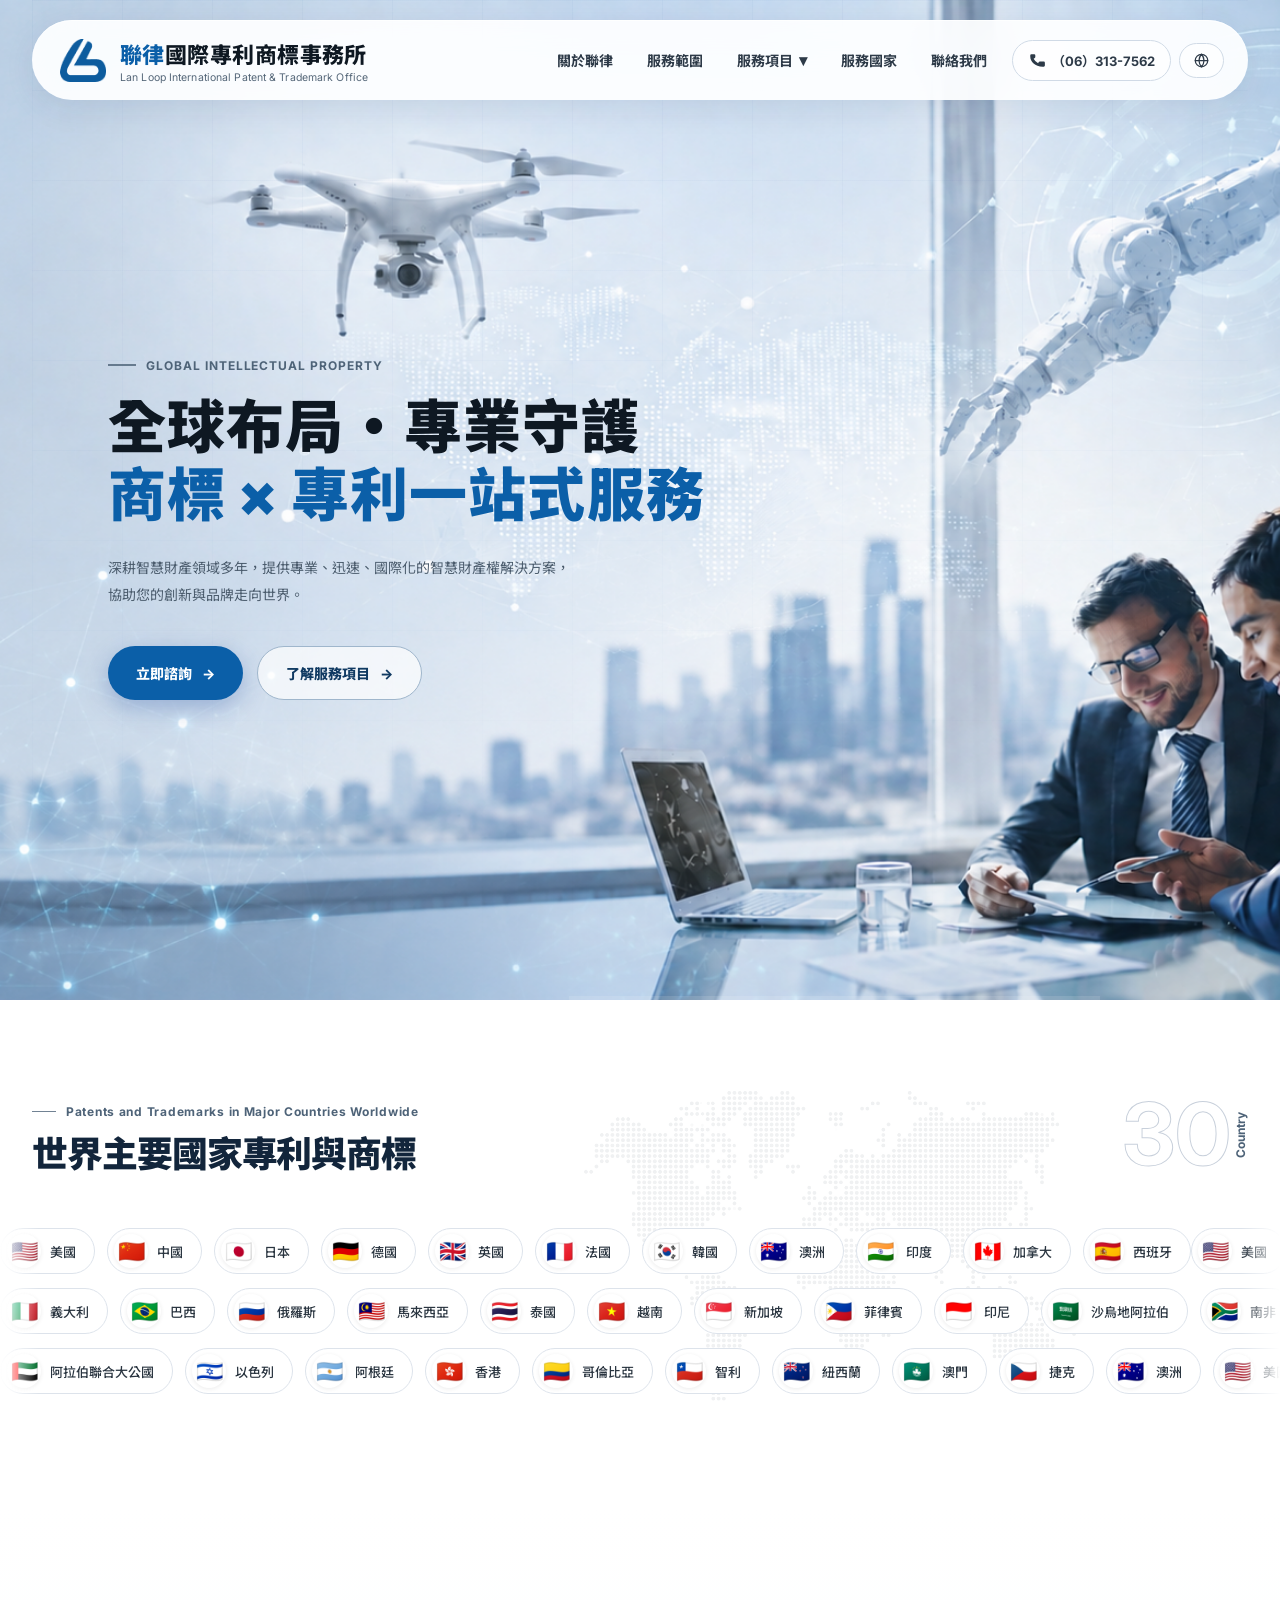
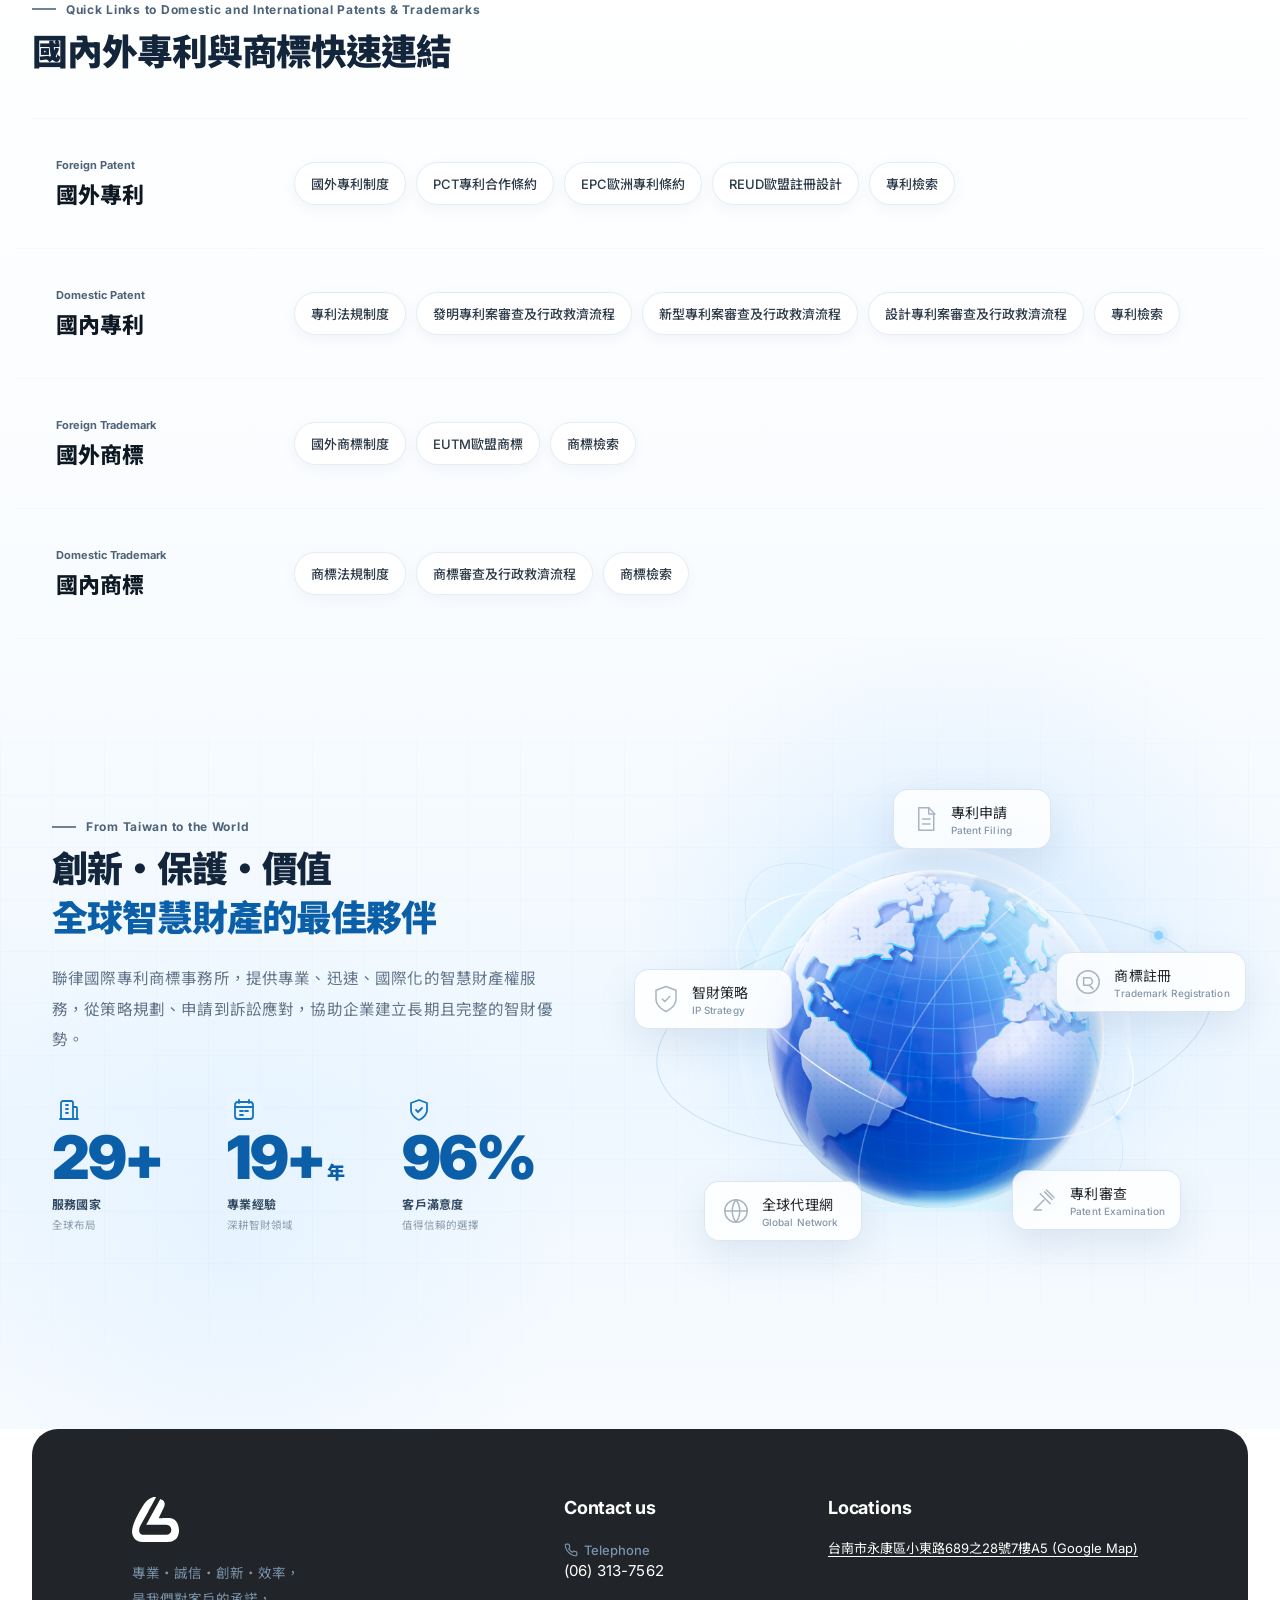
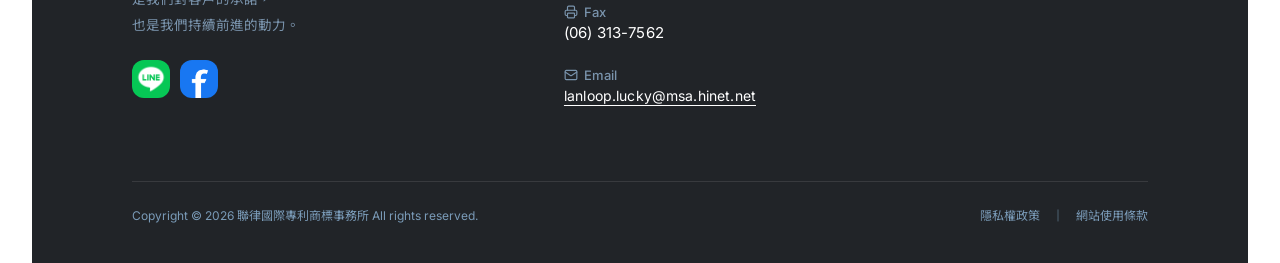
==== commit 76cd3f60: "commit" ====
--- a/index.html
+++ b/index.html
@@ -51,6 +51,34 @@
       scroll-behavior: smooth;
     }
 
+    section[id],
+    .quick-row[id],
+    .footer-wrap[id] {
+      scroll-margin-top: 110px;
+    }
+
+    :focus-visible {
+      outline: 2px solid var(--blue);
+      outline-offset: 3px;
+    }
+
+    /* WCAG Prefers Reduced Motion */
+    @media (prefers-reduced-motion: reduce) {
+      *, *::before, *::after {
+        animation-duration: 0.01ms !important;
+        animation-iteration-count: 1 !important;
+        transition-duration: 0.01ms !important;
+        scroll-behavior: auto !important;
+      }
+      .reveal {
+        opacity: 1 !important;
+        transform: none !important;
+      }
+      .marquee-track {
+        animation: none !important;
+      }
+    }
+
     body {
       font-family: 'Inter', 'Noto Sans TC', 'PingFang TC', 'Microsoft JhengHei', Arial, sans-serif;
       color: var(--ink);
@@ -189,7 +217,7 @@
 
     .brand-sub {
       font-size: 10.5px;
-      color: #6b7a8d;
+      color: #546678;
       margin-top: 2px;
       letter-spacing: .01em;
     }
@@ -350,7 +378,7 @@
     .dropdown-desc {
       display: block;
       font-size: 11px;
-      color: #7a8898;
+      color: #546678;
       margin-top: 2px;
       font-weight: 400;
     }
@@ -364,14 +392,18 @@
       font-weight: 700;
       color: var(--ink-2);
       background: rgba(255, 255, 255, .6);
-      display: flex;
+      display: inline-flex;
       align-items: center;
-      transition: border-color 0.2s, background 0.2s, box-shadow 0.2s;
+      gap: 6px;
+      text-decoration: none;
+      cursor: pointer;
+      transition: border-color 0.2s, background 0.2s, box-shadow 0.2s, color 0.2s;
     }
 
     .nav-phone:hover {
       border-color: var(--blue);
       background: var(--blue-light);
+      color: var(--blue);
       box-shadow: 0 4px 12px rgba(11, 95, 168, .1);
     }
 
@@ -379,7 +411,8 @@
       width: 18px;
       height: 18px;
       position: relative;
-      top: 2px;
+      top: 1px;
+      fill: currentColor;
     }
 
     /* Language Toggle Button */
@@ -514,11 +547,13 @@
       flex-direction: column;
       align-items: center;
       justify-content: center;
-      gap: 10px;
+      gap: 8px;
       opacity: 0;
       transform: translateY(-20px);
       transition: opacity 0.35s var(--ease-out), transform 0.35s var(--ease-out);
       pointer-events: none;
+      overflow-y: auto;
+      padding: 40px 20px;
     }
 
     .mobile-menu.open {
@@ -528,30 +563,63 @@
       pointer-events: all;
     }
 
-    .mobile-menu a {
-      font-size: 26px;
-      font-weight: 800;
+    .mobile-menu a.mobile-nav-link {
+      font-size: 20px;
+      font-weight: 700;
       color: white;
-      padding: 14px 40px;
-      border-radius: 16px;
+      padding: 10px 28px;
+      border-radius: 14px;
       transition: background 0.2s, color 0.2s;
-    }
-
-    .mobile-menu a:hover {
+      text-align: center;
+    }
+
+    .mobile-menu a.mobile-nav-link:hover {
       background: rgba(255, 255, 255, .1);
       color: #7ec8ff;
     }
 
+    .mobile-menu-actions {
+      display: flex;
+      gap: 12px;
+      margin-top: 20px;
+      flex-wrap: wrap;
+      justify-content: center;
+    }
+
+    .mobile-menu-btn {
+      display: inline-flex;
+      align-items: center;
+      gap: 8px;
+      padding: 12px 22px;
+      border-radius: 999px;
+      font-size: 14px;
+      font-weight: 700;
+      color: white;
+      background: rgba(255, 255, 255, 0.15);
+      border: 1px solid rgba(255, 255, 255, 0.3);
+      transition: background 0.2s, transform 0.2s;
+    }
+
+    .mobile-menu-btn:hover {
+      background: rgba(255, 255, 255, 0.3);
+      transform: translateY(-2px);
+    }
+
+    .mobile-menu-btn.primary {
+      background: var(--blue-2);
+      border-color: var(--blue-2);
+    }
+
     .mobile-menu-close {
       position: absolute;
-      top: 32px;
-      right: 32px;
+      top: 24px;
+      right: 24px;
       background: rgba(255, 255, 255, .15);
       border: none;
       color: white;
-      font-size: 28px;
-      width: 48px;
-      height: 48px;
+      font-size: 26px;
+      width: 44px;
+      height: 44px;
       border-radius: 50%;
       cursor: pointer;
       display: grid;
@@ -608,21 +676,18 @@
       align-items: center;
       gap: 10px;
       font-size: 12px;
-      /* font-weight: 700; */
-      color: #aab4bf;
-      /* letter-spacing: .12em; */
+      font-weight: 700;
+      color: #4e6378;
+      letter-spacing: .08em;
       margin-bottom: 20px;
-      /* text-transform: uppercase; */
     }
 
     .eyebrow::before {
       content: '';
       width: 28px;
-      height: 1px;
-      /* background: linear-gradient(90deg, var(--blue), var(--blue-2)); */
-      background-color: #aab4bf;
-      opacity: 0.5;
-      /* border-radius: 1px; */
+      height: 1.5px;
+      background-color: #4e6378;
+      opacity: 0.8;
     }
 
     .hero h1 {
@@ -644,7 +709,7 @@
     .hero p {
       font-size: 14px;
       line-height: 1.95;
-      color: #637282;
+      color: #4a5b6c;
       max-width: 520px;
       font-weight: 400;
     }
@@ -941,7 +1006,7 @@
    ============================================================ */
 
     .countries {
-      padding: 180px 0 180px;
+      padding: 100px 0 110px;
       position: relative;
       margin-top: -4px;
       min-height: 420px;
@@ -969,10 +1034,9 @@
       position: relative;
       z-index: 2;
       font-size: 12px;
-      /* font-weight: 700; */
-      color: #aab4bf;
-      /* letter-spacing: .12em; */
-      /* text-transform: uppercase; */
+      font-weight: 700;
+      color: #4e6378;
+      letter-spacing: .06em;
       margin-bottom: 14px;
       display: inline-flex;
       align-items: center;
@@ -982,11 +1046,9 @@
     .section-kicker::before {
       content: '';
       width: 24px;
-      height: 1px;
-      /* background: linear-gradient(90deg, #0c63ad, #5db1ef); */
-      background-color: #aab4bf;
-      opacity: 0.5;
-      /* border-radius: 1px; */
+      height: 1.5px;
+      background-color: #4e6378;
+      opacity: 0.8;
     }
 
     .section-title {
@@ -1000,13 +1062,6 @@
       margin-bottom: 24px;
     }
 
-    /* .section-title .accent {
-      background: linear-gradient(110deg, #0c63ad, #2c8fd5 58%, #4ea7e4);
-      -webkit-background-clip: text;
-      -webkit-text-fill-color: transparent;
-      background-clip: text;
-    } */
-
     /* Country count display */
     .countries-count {
       position: absolute;
@@ -1033,7 +1088,7 @@
       font-weight: 700;
       writing-mode: vertical-rl;
       transform: rotate(180deg);
-      color: #aab4bf;
+      color: #4e6378;
     }
 
     /* Flag marquee */
@@ -1146,7 +1201,7 @@
     .bridge {
       position: relative;
       overflow: hidden;
-      padding: 240px 0 160px;
+      padding: 110px 0 120px;
       background:
         radial-gradient(circle at 75% 36%, rgba(112, 183, 255, .16), transparent 30%),
         radial-gradient(circle at 18% 78%, rgba(121, 194, 255, .10), transparent 28%),
@@ -1183,13 +1238,6 @@
       pointer-events: none;
     }
 
-    /* .bridge-shell {
-      position: relative;
-      z-index: 2;
-      width: min(1360px, calc(100% - 64px));
-      margin: 0 auto;
-    } */
-
     .bridge-inner {
       display: grid;
       grid-template-columns: minmax(0, .93fr) minmax(520px, 1.07fr);
@@ -1223,10 +1271,6 @@
       display: inline-block;
       margin-top: 6px;
       color: var(--blue);
-      /* background: linear-gradient(110deg, #0c63ad, #2c8fd5 58%, #4ea7e4);
-      -webkit-background-clip: text;
-      -webkit-text-fill-color: transparent;
-      background-clip: text; */
     }
 
     .bridge-copy>p {
@@ -1248,29 +1292,13 @@
 
     .stat {
       min-width: 0;
-      /* padding: 22px 20px 20px; */
-      /* border: 1px solid rgba(117, 165, 207, .24); */
-      /* border-radius: 22px; */
-      /* background: rgba(255, 255, 255, .68); */
-      /* box-shadow: 0 16px 42px rgba(56, 101, 145, .08); */
-      /* backdrop-filter: blur(14px); */
-      /* -webkit-backdrop-filter: blur(14px); */
-      /* transition: transform .3s var(--ease-out), box-shadow .3s var(--ease-out), border-color .3s; */
-    }
-
-    /* .stat:hover {
-      transform: translateY(-5px);
-      border-color: rgba(47, 138, 224, .38);
-      box-shadow: 0 22px 54px rgba(48, 102, 157, .13);
-    } */
+    }
 
     .stat-icon {
       width: 34px;
       height: 34px;
-      /* margin-bottom: 12px; */
       display: grid;
       place-items: center;
-      /* border-radius: 11px; */
       color: #1574bf;
       background: #eaf5ff;
     }
@@ -1394,7 +1422,6 @@
       flex-shrink: 0;
       border-radius: 10px;
       color: #aab4bf;
-      /* background: #eef7ff; */
     }
 
     .svc-icon svg {
@@ -1580,10 +1607,6 @@
         padding: 78px 0 64px;
       }
 
-      /* .bridge-shell {
-        width: min(100% - 36px, 720px);
-      } */
-
       .bridge-inner {
         grid-template-columns: 1fr;
         gap: 16px;
@@ -1628,10 +1651,6 @@
       .bridge {
         padding-top: 64px;
       }
-
-      /* .bridge-shell {
-        width: calc(100% - 28px);
-      } */
 
       .bridge h2 {
         font-size: 38px;
@@ -1700,7 +1719,7 @@
    QUICK LINKS
    ============================================================ */
     .quick {
-      padding: 100px 0 0;
+      padding: 90px 0 0;
       background-image: linear-gradient(180deg, #fff, #f9fcff);
     }
 
@@ -1727,11 +1746,9 @@
 
     .quick-label small {
       display: block;
-      color: #aab4bf;
+      color: #4e6378;
       font-size: 11px;
-      /* font-weight: 700; */
-      /* letter-spacing: .10em; */
-      /* text-transform: uppercase; */
+      font-weight: 700;
       margin-bottom: 5px;
     }
 
@@ -1749,10 +1766,10 @@
     }
 
     .pill {
+      position: relative;
       display: inline-flex;
       align-items: center;
-      gap: 6px;
-      padding: 11px 20px;
+      padding: 11px 16px;
       background: #fff;
       border: 1.5px solid #e4ecf5;
       border-radius: 999px;
@@ -1760,12 +1777,30 @@
       font-size: 13px;
       font-weight: 500;
       color: var(--ink-2);
-      transition: transform 0.25s var(--ease-spring), box-shadow 0.25s, border-color 0.2s, color 0.2s, background 0.2s;
+      transition: padding .25s, transform 0.25s var(--ease-spring), box-shadow 0.25s, border-color 0.2s, color 0.2s, background 0.2s;
       cursor: pointer;
     }
 
+    .pill.pill-featured {
+      border-color: var(--blue-2);
+      background: #f0f7ff;
+      color: var(--blue);
+      font-weight: 700;
+    }
+
+    .pill.pill-featured .pill-tag {
+      background: var(--blue);
+      color: #ffffff;
+      font-size: 10px;
+      font-weight: 700;
+      padding: 2px 7px;
+      border-radius: 999px;
+      margin-left: 2px;
+    }
+
     .pill .pill-arrow {
-      display: inline-block;
+      position: absolute;
+      right: 12px;
       opacity: 0;
       transform: translateX(-4px);
       transition: opacity 0.2s, transform 0.2s var(--ease-out);
@@ -1773,11 +1808,12 @@
     }
 
     .pill:hover {
-      transform: translateY(-2px);
-      box-shadow: 0 8px 24px rgba(11, 95, 168, .12);
+      /* transform: translateY(-2px); */
+      /* box-shadow: 0 8px 24px rgba(11, 95, 168, .12); */
       border-color: #a8c8e8;
       color: var(--blue);
       background: var(--blue-light);
+      padding-right: 28px;
     }
 
     .pill:hover .pill-arrow {
@@ -1789,9 +1825,6 @@
    FOOTER
    ============================================================ */
 
-    /* ============================================================
-   FOOTER — Redesigned according to mockup
-   ============================================================ */
     .footer {
       min-height: 380px;
       background: #212428;
@@ -1865,7 +1898,7 @@
     }
 
     .contact-item {
-      margin-top: 32px;
+      margin-top: 24px;
     }
 
     .contact-item-label {
@@ -1896,6 +1929,17 @@
       line-height: 1.3;
     }
 
+    .contact-item-val.phone-val a {
+      color: #ffffff;
+      text-decoration: none;
+      transition: color 0.2s;
+    }
+
+    .contact-item-val.phone-val a:hover {
+      color: #64b6ef;
+      text-decoration: underline;
+    }
+
     .contact-item-val.email-val a {
       color: #ffffff;
       text-decoration: underline;
@@ -1922,6 +1966,7 @@
       height: 170px;
       position: relative;
       overflow: hidden;
+      border-radius: 12px;
     }
 
     .mapbox-preview iframe {
@@ -1929,6 +1974,21 @@
       height: 100%;
       border: 0;
       display: block;
+    }
+
+    .map-external-link {
+      display: inline-flex;
+      align-items: center;
+      gap: 6px;
+      margin-bottom: 10px;
+      font-size: 13px;
+      text-decoration: underline;
+      text-underline-offset: 3px;
+      transition: color 0.2s;
+    }
+
+    .map-external-link:hover {
+      color: #64b6ef;
     }
 
     .footer-bottom {
@@ -2155,14 +2215,23 @@
   ====================================================== -->
     <div class="mobile-menu" id="mobileMenu" role="dialog" aria-label="行動版選單">
       <button class="mobile-menu-close" id="mobileMenuClose" aria-label="關閉選單">✕</button>
-      <a href="#" onclick="closeMobileMenu()">關於聯律</a>
-      <a href="#" onclick="closeMobileMenu()">服務範圍</a>
-      <a href="#" onclick="closeMobileMenu()">國外專利</a>
-      <a href="#" onclick="closeMobileMenu()">國內專利</a>
-      <a href="#" onclick="closeMobileMenu()">國外商標</a>
-      <a href="#" onclick="closeMobileMenu()">國內商標</a>
-      <a href="#" onclick="closeMobileMenu()">相關網站</a>
-      <a href="#" onclick="closeMobileMenu()">聯絡我們</a>
+      <a href="#about" class="mobile-nav-link" onclick="closeMobileMenu()">關於聯律</a>
+      <a href="#quick-links" class="mobile-nav-link" onclick="closeMobileMenu()">服務範圍</a>
+      <a href="#foreign-patent" class="mobile-nav-link" onclick="closeMobileMenu()">國外專利</a>
+      <a href="#domestic-patent" class="mobile-nav-link" onclick="closeMobileMenu()">國內專利</a>
+      <a href="#foreign-trademark" class="mobile-nav-link" onclick="closeMobileMenu()">國外商標</a>
+      <a href="#domestic-trademark" class="mobile-nav-link" onclick="closeMobileMenu()">國內商標</a>
+      <a href="#countries" class="mobile-nav-link" onclick="closeMobileMenu()">服務國家</a>
+      <a href="#contact" class="mobile-nav-link" onclick="closeMobileMenu()">聯絡我們</a>
+      <div class="mobile-menu-actions">
+        <a href="tel:063137562" class="mobile-menu-btn primary" aria-label="撥打電話 (06) 313-7562">
+          <svg width="16" height="16" viewBox="0 0 24 24" fill="none" stroke="currentColor" stroke-width="2" stroke-linecap="round" stroke-linejoin="round"><path d="M22 16.92v3a2 2 0 0 1-2.18 2 19.79 19.79 0 0 1-8.63-3.07 19.5 19.5 0 0 1-6-6 19.79 19.79 0 0 1-3.07-8.67A2 2 0 0 1 4.11 2h3a2 2 0 0 1 2 1.72 12.84 12.84 0 0 0 .7 2.81 2 2 0 0 1-.45 2.11L8.09 9.91a16 16 0 0 0 6 6l1.27-1.27a2 2 0 0 1 2.11-.45 12.84 12.84 0 0 0 2.81.7A2 2 0 0 1 22 16.92z"/></svg>
+          (06) 313-7562
+        </a>
+        <a href="https://line.me/ti/p/vR8-kFuiI_" target="_blank" rel="noopener noreferrer" class="mobile-menu-btn" aria-label="LINE 線上諮詢">
+          LINE 諮詢
+        </a>
+      </div>
     </div>
 
     <!-- ======================================================
@@ -2171,7 +2240,7 @@
     <div class="header-wrap" id="headerWrap">
       <div class="container">
         <header class="header">
-          <a href="index.html" class="brand">
+          <a href="#home" class="brand" aria-label="聯律國際專利商標事務所首頁">
             <div class="logo" aria-label="聯律Logo"></div>
             <div>
               <div class="brand-title"><span>聯律</span>國際專利商標事務所</div>
@@ -2180,32 +2249,32 @@
           </a>
 
           <nav class="nav" aria-label="主選單">
-            <a href="#">關於聯律</a>
-            <a href="#">服務範圍</a>
+            <a href="#about">關於聯律</a>
+            <a href="#quick-links">服務範圍</a>
             <div class="nav-item has-dropdown">
-              <a href="#" class="dropdown-trigger">
+              <a href="#quick-links" class="dropdown-trigger">
                 服務項目 <span class="dropdown-arrow">▾</span>
               </a>
               <div class="dropdown-menu">
-                <a href="#" class="dropdown-link">
+                <a href="#foreign-patent" class="dropdown-link">
                   <div>
                     <span class="dropdown-title">國外專利</span>
                     <span class="dropdown-desc">Foreign Patent</span>
                   </div>
                 </a>
-                <a href="#" class="dropdown-link">
+                <a href="#domestic-patent" class="dropdown-link">
                   <div>
                     <span class="dropdown-title">國內專利</span>
                     <span class="dropdown-desc">Domestic Patent</span>
                   </div>
                 </a>
-                <a href="#" class="dropdown-link">
+                <a href="#foreign-trademark" class="dropdown-link">
                   <div>
                     <span class="dropdown-title">國外商標</span>
                     <span class="dropdown-desc">Foreign Trademark</span>
                   </div>
                 </a>
-                <a href="#" class="dropdown-link">
+                <a href="#domestic-trademark" class="dropdown-link">
                   <div>
                     <span class="dropdown-title">國內商標</span>
                     <span class="dropdown-desc">Domestic Trademark</span>
@@ -2213,16 +2282,16 @@
                 </a>
               </div>
             </div>
-            <a href="#">相關網站</a>
-            <a href="#">聯絡我們</a>
-            <div class="nav-phone">
+            <a href="#countries">服務國家</a>
+            <a href="#contact">聯絡我們</a>
+            <a href="tel:063137562" class="nav-phone" title="點擊撥打專線 (06) 313-7562" aria-label="撥打電話 (06) 313-7562">
               <svg viewBox="0 0 16 16" fill="none" xmlns="http://www.w3.org/2000/svg">
                 <path
                   d="M2 3a1 1 0 011-1h2.5a1 1 0 011 1v1.5a1 1 0 01-.5.87l-1 .58a9 9 0 004 4l.58-1a1 1 0 01.87-.5H14a1 1 0 011 1V12a1 1 0 01-1 1h-1C6.27 13 2 8.73 2 4V3z"
                   fill="currentColor" />
               </svg>
-              （06）315-7562
-            </div>
+              （06）313-7562
+            </a>
 
             <!-- Language Switcher -->
             <div class="nav-lang-wrap">
@@ -2255,7 +2324,7 @@
     <main>
 
       <!-- HERO -->
-      <section class="hero-wrapper" aria-label="主視覺 Banner">
+      <section class="hero-wrapper" id="home" aria-label="主視覺 Banner">
         <div class="container">
           <div class="hero">
             <div class="hero-copy">
@@ -2268,10 +2337,10 @@
                 深耕智慧財產領域多年，提供專業、迅速、國際化的智慧財產權解決方案，<br>協助您的創新與品牌走向世界。
               </p>
               <div class="hero-actions reveal reveal-delay-3">
-                <a class="btn btn-primary" href="#" id="btn-consult">
+                <a class="btn btn-primary" href="#contact" id="btn-consult">
                   立即諮詢 <span class="btn-arrow">→</span>
                 </a>
-                <a class="btn btn-ghost" href="#" id="btn-services">
+                <a class="btn btn-ghost" href="#quick-links" id="btn-services">
                   了解服務項目 <span class="btn-arrow">→</span>
                 </a>
               </div>
@@ -2281,7 +2350,7 @@
       </section>
 
       <!-- COUNTRIES -->
-      <section class="countries" aria-labelledby="countries-title">
+      <section class="countries" id="countries" aria-labelledby="countries-title">
         <div class="container" style="position: relative;">
           <div class="section-kicker reveal">Patents and Trademarks in Major Countries Worldwide</div>
           <h2 class="section-title reveal reveal-delay-1" id="countries-title">世界主要國家專利與商標</h2>
@@ -2387,69 +2456,70 @@
       </section>
 
       <!-- QUICK LINKS -->
-      <section class="quick" aria-labelledby="quick-title">
+      <section class="quick" id="quick-links" aria-labelledby="quick-title">
         <div class="container">
           <div class="section-kicker reveal">Quick Links to Domestic and International Patents &amp; Trademarks</div>
           <h2 class="section-title reveal reveal-delay-1" id="quick-title">國內外專利與商標快速連結</h2>
           <div class="quick-list">
 
-            <div class="quick-row reveal">
+            <div class="quick-row reveal" id="foreign-patent">
               <div class="quick-label">
                 <small>Foreign Patent</small>
                 <strong>國外專利</strong>
               </div>
               <div class="pills">
-                <a class="pill" href="#" id="pill-fp-1">世界主要國家專利制度 <span class="pill-arrow">→</span></a>
-                <a class="pill" href="#" id="pill-fp-2">PCT專利合作條約 <span class="pill-arrow">→</span></a>
-                <a class="pill" href="#" id="pill-fp-3">EPC歐洲專利條約 <span class="pill-arrow">→</span></a>
-                <a class="pill" href="#" id="pill-fp-4">RCD歐盟註冊設計 <span class="pill-arrow">→</span></a>
-                <a class="pill" href="#" id="pill-fp-5">專利檢索 <span class="pill-arrow">→</span></a>
+                <a class="pill" href="#countries" id="pill-fp-1">國外專利制度<span class="pill-arrow">→</span></a>
+                <a class="pill" href="#contact" id="pill-fp-2">PCT專利合作條約<span class="pill-arrow">→</span></a>
+                <a class="pill" href="#contact" id="pill-fp-3">EPC歐洲專利條約<span class="pill-arrow">→</span></a>
+                <a class="pill" href="#contact" id="pill-fp-4">REUD歐盟註冊設計<span class="pill-arrow">→</span></a>
+                <a class="pill" href="#contact" id="pill-fp-5">專利檢索<span class="pill-arrow">→</span></a>
               </div>
             </div>
 
-            <div class="quick-row reveal reveal-delay-1">
+            <div class="quick-row reveal reveal-delay-1" id="domestic-patent">
               <div class="quick-label">
                 <small>Domestic Patent</small>
                 <strong>國內專利</strong>
               </div>
               <div class="pills">
-                <a class="pill" href="#" id="pill-dp-1">世界主要國家專利制度 <span class="pill-arrow">→</span></a>
-                <a class="pill" href="#" id="pill-dp-2">便利專利國際優先權主張流程 <span class="pill-arrow">→</span></a>
-                <a class="pill" href="#" id="pill-dp-3">新型專利國際優先權主張流程 <span class="pill-arrow">→</span></a>
-                <a class="pill" href="#" id="pill-dp-4">設計專利國際優先權主張流程 <span class="pill-arrow">→</span></a>
-                <a class="pill" href="#" id="pill-dp-5">專利檢索 <span class="pill-arrow">→</span></a>
+                <a class="pill" href="#about" id="pill-dp-1">專利法規制度<span class="pill-arrow">→</span></a>
+                <a class="pill" href="#contact" id="pill-dp-2">發明專利案審查及行政救濟流程<span class="pill-arrow">→</span></a>
+                <a class="pill" href="#contact" id="pill-dp-3">新型專利案審查及行政救濟流程<span class="pill-arrow">→</span></a>
+                <a class="pill" href="#contact" id="pill-dp-4">設計專利案審查及行政救濟流程<span class="pill-arrow">→</span></a>
+                <a class="pill" href="#contact" id="pill-dp-5">專利檢索<span class="pill-arrow">→</span></a>
               </div>
             </div>
 
-            <div class="quick-row reveal reveal-delay-2">
+            <div class="quick-row reveal reveal-delay-2" id="foreign-trademark">
               <div class="quick-label">
                 <small>Foreign Trademark</small>
                 <strong>國外商標</strong>
               </div>
               <div class="pills">
-                <a class="pill" href="#" id="pill-ft-1">國外商標簡介 <span class="pill-arrow">→</span></a>
-                <a class="pill" href="#" id="pill-ft-2">EU TM歐盟商標 <span class="pill-arrow">→</span></a>
-                <a class="pill" href="#" id="pill-ft-3">商標檢索 <span class="pill-arrow">→</span></a>
+                <a class="pill" href="#countries" id="pill-ft-1">國外商標制度<span class="pill-arrow">→</span></a>
+                <a class="pill" href="#contact" id="pill-ft-2">EUTM歐盟商標<span class="pill-arrow">→</span></a>
+                <a class="pill" href="#contact" id="pill-ft-3">商標檢索<span class="pill-arrow">→</span></a>
               </div>
             </div>
 
-            <div class="quick-row reveal reveal-delay-3">
+            <div class="quick-row reveal reveal-delay-3" id="domestic-trademark">
               <div class="quick-label">
                 <small>Domestic Trademark</small>
                 <strong>國內商標</strong>
               </div>
               <div class="pills">
-                <a class="pill" href="#" id="pill-dt-1">商標法規制度 <span class="pill-arrow">→</span></a>
-                <a class="pill" href="#" id="pill-dt-2">商標優先權主張流程 <span class="pill-arrow">→</span></a>
-                <a class="pill" href="#" id="pill-dt-3">商標檢索 <span class="pill-arrow">→</span></a>
+                <a class="pill" href="#about" id="pill-dt-1">商標法規制度<span class="pill-arrow">→</span></a>
+                <a class="pill" href="#contact" id="pill-dt-2">商標審查及行政救濟流程<span class="pill-arrow">→</span></a>
+                <a class="pill" href="#contact" id="pill-dt-3">商標檢索<span class="pill-arrow">→</span></a>
               </div>
             </div>
 
           </div>
+        </div>
       </section>
 
-      <!-- BRIDGE -->
-      <section class="bridge" aria-labelledby="bridge-title">
+      <!-- BRIDGE / ABOUT -->
+      <section class="bridge" id="about" aria-labelledby="bridge-title">
         <div class="container">
           <div class="bridge-inner">
             <div class="bridge-copy reveal">
@@ -2539,7 +2609,7 @@
                     <path d="m14 4 6 6M12.5 5.5l6 6M5 19l7-7M4 20h6" />
                     <path d="m9 7 8 8" />
                   </svg></div>
-                <div><span class="svc-card-text">爭議解決</span><span class="svc-card-tag">Litigation</span></div>
+                <div><span class="svc-card-text">專利審查</span><span class="svc-card-tag">Patent Examination</span></div>
               </div>
 
               <div class="svc-card sc5">
@@ -2553,35 +2623,35 @@
           </div>
 
           <div class="bridge-services reveal reveal-delay-3">
-            <a class="bridge-service" href="#">
+            <a class="bridge-service" href="#contact">
               <div class="bridge-service-icon"><svg viewBox="0 0 24 24">
                   <circle cx="11" cy="11" r="6" />
                   <path d="m15.5 15.5 4 4M11 8v6M8 11h6" />
                 </svg></div>
               <div><strong>專利申請</strong><span>全球專利布局策略</span></div>
             </a>
-            <a class="bridge-service" href="#">
+            <a class="bridge-service" href="#contact">
               <div class="bridge-service-icon"><svg viewBox="0 0 24 24">
                   <circle cx="12" cy="12" r="9" />
                   <path d="M8.5 8.5h4a3 3 0 0 1 0 6h-4zM13 14.5l3 3" />
                 </svg></div>
               <div><strong>商標保護</strong><span>品牌國際註冊服務</span></div>
             </a>
-            <a class="bridge-service" href="#">
+            <a class="bridge-service" href="#contact">
               <div class="bridge-service-icon"><svg viewBox="0 0 24 24">
                   <path d="m14 4 6 6M12.5 5.5l6 6M5 19l7-7M4 20h6" />
                   <path d="m9 7 8 8" />
                 </svg></div>
-              <div><strong>爭議解決</strong><span>侵權與訴訟應對</span></div>
+              <div><strong>專利審查</strong><span>侵權與訴訟應對</span></div>
             </a>
-            <a class="bridge-service" href="#">
+            <a class="bridge-service" href="#contact">
               <div class="bridge-service-icon"><svg viewBox="0 0 24 24">
                   <circle cx="12" cy="12" r="9" />
                   <path d="M3 12h18M12 3a15 15 0 0 1 0 18M12 3a15 15 0 0 0 0 18" />
                 </svg></div>
               <div><strong>全球布局</strong><span>多國代理合作網絡</span></div>
             </a>
-            <a class="bridge-service" href="#">
+            <a class="bridge-service" href="#contact">
               <div class="bridge-service-icon"><svg viewBox="0 0 24 24">
                   <path d="M16 21v-2a4 4 0 0 0-4-4H7a4 4 0 0 0-4 4v2" />
                   <circle cx="9.5" cy="7" r="4" />
@@ -2593,97 +2663,100 @@
         </div>
       </section>
 
-  </div>
-
-  </main>
-
-  <!-- ======================================================
-       FOOTER
+    </main>
+
+    <!-- ======================================================
+       FOOTER / CONTACT
   ====================================================== -->
-  <div class="footer-wrap">
-    <div class="container">
-      <footer class="footer">
-        <div class="footer-grid">
-          <div>
-            <div class="footer-logo" aria-label="聯律Logo">
-              <svg width="47" height="45" viewBox="0 0 47 45" fill="none" xmlns="http://www.w3.org/2000/svg">
-                <path fill-rule="evenodd" clip-rule="evenodd"
-                  d="M21.0347 0C22.0202 0 23.0058 0 23.9914 0C23.9323 0.34558 23.7967 0.65884 23.5824 0.934807C23.5454 1.0268 23.5035 1.1163 23.4592 1.20331C21.2244 5.35525 18.9674 9.49226 16.6907 13.6193C16.6513 13.7113 16.6045 13.7983 16.5577 13.8854C15.2296 16.379 13.8769 18.8577 12.4971 21.3215C12.4601 21.4135 12.4183 21.503 12.3739 21.5901C10.7157 25.1727 7.30312 29.4539 7.13804 33.4392C6.94831 35.2566 8.41928 37.6881 10.3091 37.8025C18.5239 37.805 26.7387 37.8 34.951 37.7901C41.2833 37.263 40.4752 27.8876 34.2118 27.8378C27.6405 27.8354 21.0667 27.8329 14.4954 27.8279C14.2958 27.8403 14.2243 27.7583 14.2859 27.5743C14.7565 26.6793 15.2518 25.7942 15.7643 24.9215C15.8037 24.8296 15.8456 24.7425 15.89 24.6555C18.3785 20.0934 20.8819 15.5412 23.4 10.9989C23.4395 10.9069 23.4813 10.8174 23.5257 10.7304C25.0386 7.97818 26.5465 5.22348 28.0569 2.47127C28.2318 2.29724 28.4363 2.26243 28.6655 2.36188C29.4466 2.56575 30.1709 2.89641 30.8362 3.35635C30.9175 3.41354 30.9988 3.4732 31.0752 3.53536C31.3438 3.76409 31.5902 4.01519 31.8144 4.28619C31.8711 4.36575 31.9228 4.4453 31.9696 4.52983C32.938 5.93204 32.7877 7.91354 32.2998 9.46492C30.4691 13.3086 28.6359 17.1497 26.7954 20.9884C26.9407 21.1127 27.1107 21.1649 27.3079 21.145C31.839 21.5702 39.1422 19.9144 42.8676 22.9599C42.9588 23.0345 43.05 23.1116 43.1387 23.1887C47.3988 27.1715 48.3745 36.2486 44.8511 40.9376C44.7747 41.0271 44.6983 41.1166 44.622 41.2086C44.314 41.5616 43.9863 41.8923 43.6364 42.203C43.5452 42.2801 43.4565 42.3572 43.3678 42.4367C41.7736 43.6599 38.9155 44.9677 36.9098 44.8235C36.7521 44.8086 36.6289 44.8682 36.5427 45C27.5148 45 18.4869 45 9.45907 45C9.38761 44.6718 8.39218 44.9652 8.12854 44.7713C6.2929 44.2442 4.51148 43.5655 3.11688 42.1881C3.03311 42.1061 2.94934 42.024 2.86556 41.942C2.78672 41.8575 2.70787 41.7729 2.63149 41.6884C1.05949 39.9108 0.303065 37.5514 0 35.2268C0.0788461 27.3356 6.25841 16.4685 10.3387 9.75083C10.3855 9.66381 10.4348 9.58177 10.489 9.49972C10.8955 8.81602 11.3317 8.1547 11.7949 7.51077C11.8516 7.42624 11.9082 7.34668 11.9723 7.26713C12.1423 7.02845 12.3148 6.78978 12.4873 6.55359C12.5636 6.4616 12.64 6.36961 12.7164 6.28011C13.1032 5.76298 13.5172 5.26823 13.9582 4.79586C14.0371 4.71133 14.1159 4.62431 14.1923 4.53978C14.5175 4.20166 14.8477 3.87348 15.1828 3.54779C15.269 3.46823 15.3528 3.38867 15.4366 3.30912C17.016 1.84724 18.8344 0.817956 20.8893 0.223757C20.9928 0.183978 21.042 0.109392 21.0347 0Z"
-                  fill="white" />
-              </svg>
+    <div class="footer-wrap" id="contact">
+      <div class="container">
+        <footer class="footer">
+          <div class="footer-grid">
+            <div>
+              <div class="footer-logo" aria-label="聯律Logo">
+                <svg width="47" height="45" viewBox="0 0 47 45" fill="none" xmlns="http://www.w3.org/2000/svg">
+                  <path fill-rule="evenodd" clip-rule="evenodd"
+                    d="M21.0347 0C22.0202 0 23.0058 0 23.9914 0C23.9323 0.34558 23.7967 0.65884 23.5824 0.934807C23.5454 1.0268 23.5035 1.1163 23.4592 1.20331C21.2244 5.35525 18.9674 9.49226 16.6907 13.6193C16.6513 13.7113 16.6045 13.7983 16.5577 13.8854C15.2296 16.379 13.8769 18.8577 12.4971 21.3215C12.4601 21.4135 12.4183 21.503 12.3739 21.5901C10.7157 25.1727 7.30312 29.4539 7.13804 33.4392C6.94831 35.2566 8.41928 37.6881 10.3091 37.8025C18.5239 37.805 26.7387 37.8 34.951 37.7901C41.2833 37.263 40.4752 27.8876 34.2118 27.8378C27.6405 27.8354 21.0667 27.8329 14.4954 27.8279C14.2958 27.8403 14.2243 27.7583 14.2859 27.5743C14.7565 26.6793 15.2518 25.7942 15.7643 24.9215C15.8037 24.8296 15.8456 24.7425 15.89 24.6555C18.3785 20.0934 20.8819 15.5412 23.4 10.9989C23.4395 10.9069 23.4813 10.8174 23.5257 10.7304C25.0386 7.97818 26.5465 5.22348 28.0569 2.47127C28.2318 2.29724 28.4363 2.26243 28.6655 2.36188C29.4466 2.56575 30.1709 2.89641 30.8362 3.35635C30.9175 3.41354 30.9988 3.4732 31.0752 3.53536C31.3438 3.76409 31.5902 4.01519 31.8144 4.28619C31.8711 4.36575 31.9228 4.4453 31.9696 4.52983C32.938 5.93204 32.7877 7.91354 32.2998 9.46492C30.4691 13.3086 28.6359 17.1497 26.7954 20.9884C26.9407 21.1127 27.1107 21.1649 27.3079 21.145C31.839 21.5702 39.1422 19.9144 42.8676 22.9599C42.9588 23.0345 43.05 23.1116 43.1387 23.1887C47.3988 27.1715 48.3745 36.2486 44.8511 40.9376C44.7747 41.0271 44.6983 41.1166 44.622 41.2086C44.314 41.5616 43.9863 41.8923 43.6364 42.203C43.5452 42.2801 43.4565 42.3572 43.3678 42.4367C41.7736 43.6599 38.9155 44.9677 36.9098 44.8235C36.7521 44.8086 36.6289 44.8682 36.5427 45C27.5148 45 18.4869 45 9.45907 45C9.38761 44.6718 8.39218 44.9652 8.12854 44.7713C6.2929 44.2442 4.51148 43.5655 3.11688 42.1881C3.03311 42.1061 2.94934 42.024 2.86556 41.942C2.78672 41.8575 2.70787 41.7729 2.63149 41.6884C1.05949 39.9108 0.303065 37.5514 0 35.2268C0.0788461 27.3356 6.25841 16.4685 10.3387 9.75083C10.3855 9.66381 10.4348 9.58177 10.489 9.49972C10.8955 8.81602 11.3317 8.1547 11.7949 7.51077C11.8516 7.42624 11.9082 7.34668 11.9723 7.26713C12.1423 7.02845 12.3148 6.78978 12.4873 6.55359C12.5636 6.4616 12.64 6.36961 12.7164 6.28011C13.1032 5.76298 13.5172 5.26823 13.9582 4.79586C14.0371 4.71133 14.1159 4.62431 14.1923 4.53978C14.5175 4.20166 14.8477 3.87348 15.1828 3.54779C15.269 3.46823 15.3528 3.38867 15.4366 3.30912C17.016 1.84724 18.8344 0.817956 20.8893 0.223757C20.9928 0.183978 21.042 0.109392 21.0347 0Z"
+                    fill="white" />
+                </svg>
+              </div>
+              <p class="footer-tagline">
+                專業・誠信・創新・效率，<br>
+                是我們對客戶的承諾，<br>也是我們持續前進的動力。
+              </p>
+              <div class="footer-socials">
+                <a class="footer-social" href="https://line.me/ti/p/vR8-kFuiI_" target="_blank" rel="noopener noreferrer" aria-label="LINE"
+                  title="LINE"><img src="images/footer_line.webp" alt="LINE"></a>
+                <a class="footer-social" href="#" aria-label="Facebook" title="Facebook"><img
+                    src="images/footer_facebook.webp" alt="Facebook"></a>
+              </div>
             </div>
-            <p class="footer-tagline">
-              專業・誠信・創新・效率，<br>
-              是我們對客戶的承諾，<br>也是我們持續前進的動力。
-            </p>
-            <div class="footer-socials">
-              <a class="footer-social" href="https://line.me/ti/p/vR8-kFuiI_" target="_blank" aria-label="LINE"
-                title="LINE"><img src="/images/footer_line.webp" alt="LINE"></a>
-              <a class="footer-social" href="#" aria-label="Facebook" title="Facebook"><img
-                  src="/images/footer_facebook.webp" alt="Facebook"></a>
+
+            <div class="footer-contact">
+              <h3>Contact us</h3>
+
+              <div class="contact-item">
+                <div class="contact-item-label">
+                  <svg viewBox="0 0 24 24" class="contact-icon">
+                    <path
+                      d="M22 16.92v3a2 2 0 0 1-2.18 2 19.79 19.79 0 0 1-8.63-3.07 19.5 19.5 0 0 1-6-6 19.79 19.79 0 0 1-3.07-8.67A2 2 0 0 1 4.11 2h3a2 2 0 0 1 2 1.72 12.84 12.84 0 0 0 .7 2.81 2 2 0 0 1-.45 2.11L8.09 9.91a16 16 0 0 0 6 6l1.27-1.27a2 2 0 0 1 2.11-.45 12.84 12.84 0 0 0 2.81.7A2 2 0 0 1 22 16.92z" />
+                  </svg>
+                  <span>Telephone</span>
+                </div>
+                <div class="contact-item-val phone-val"><a href="tel:063137562" title="撥打電話 (06) 313-7562" aria-label="撥打電話 (06) 313-7562">(06) 313-7562</a></div>
+              </div>
+
+              <div class="contact-item">
+                <div class="contact-item-label">
+                  <svg viewBox="0 0 24 24" class="contact-icon">
+                    <path d="M6 18H4a2 2 0 0 1-2-2v-5a2 2 0 0 1 2-2h16a2 2 0 0 1 2 2v5a2 2 0 0 1-2 2h-2" />
+                    <rect x="6" y="14" width="12" height="8" rx="1" />
+                    <path d="M6 9V4a2 2 0 0 1 2-2h8a2 2 0 0 1 2 2v5" />
+                  </svg>
+                  <span>Fax</span>
+                </div>
+                <div class="contact-item-val">(06) 313-7562</div>
+              </div>
+
+              <div class="contact-item">
+                <div class="contact-item-label">
+                  <svg viewBox="0 0 24 24" class="contact-icon">
+                    <rect x="2" y="4" width="20" height="16" rx="2" />
+                    <path d="m22 7-8.97 5.7a1.94 1.94 0 0 1-2.06 0L2 7" />
+                  </svg>
+                  <span>Email</span>
+                </div>
+                <div class="contact-item-val email-val"><a
+                    href="mailto:lanloop.lucky@msa.hinet.net">lanloop.lucky@msa.hinet.net</a></div>
+              </div>
+            </div>
+
+            <div class="footer-locations">
+              <h3>Locations</h3>
+              <div class="location-address">
+                <a href="https://maps.google.com/?q=台南市永康區小東路689之28號7樓A5" target="_blank" rel="noopener noreferrer" class="map-external-link">
+                  台南市永康區小東路689之28號7樓A5 (Google Map)
+                </a>
+              </div>
+              <div class="mapbox-preview" role="region" aria-label="辦公室位置地圖">
+                <iframe
+                  src="https://www.google.com/maps/embed?pb=!1m18!1m12!1m3!1d3672.6796452068916!2d120.23717807531305!3d22.998804879190427!2m3!1f0!2f0!3f0!3m2!1i1024!2i768!4f13.1!3m3!1m2!1s0x346e76c8a9fc9061%3A0xa8917eb27346f445!2zNzEw6Ie65Y2X5biC5rC45bq35Y2A5Lit6I-v6YeM5bCP5p2x6LevNjg55LmLMjnomZ83IGE1!5e0!3m2!1szh-TW!2stw!4v1787543933913!5m2!1szh-TW!2stw"
+                  width="600" height="450" style="border:0;" allowfullscreen="" loading="lazy"
+                  title="聯律事務所位置地圖"
+                  referrerpolicy="strict-origin-when-cross-origin"></iframe>
+              </div>
             </div>
           </div>
 
-          <div class="footer-contact">
-            <h3>Contact us</h3>
-
-            <div class="contact-item">
-              <div class="contact-item-label">
-                <svg viewBox="0 0 24 24" class="contact-icon">
-                  <path
-                    d="M22 16.92v3a2 2 0 0 1-2.18 2 19.79 19.79 0 0 1-8.63-3.07 19.5 19.5 0 0 1-6-6 19.79 19.79 0 0 1-3.07-8.67A2 2 0 0 1 4.11 2h3a2 2 0 0 1 2 1.72 12.84 12.84 0 0 0 .7 2.81 2 2 0 0 1-.45 2.11L8.09 9.91a16 16 0 0 0 6 6l1.27-1.27a2 2 0 0 1 2.11-.45 12.84 12.84 0 0 0 2.81.7A2 2 0 0 1 22 16.92z" />
-                </svg>
-                <span>Telephone</span>
-              </div>
-              <div class="contact-item-val">(06) 313-7562</div>
-            </div>
-
-            <div class="contact-item">
-              <div class="contact-item-label">
-                <svg viewBox="0 0 24 24" class="contact-icon">
-                  <path d="M6 18H4a2 2 0 0 1-2-2v-5a2 2 0 0 1 2-2h16a2 2 0 0 1 2 2v5a2 2 0 0 1-2 2h-2" />
-                  <rect x="6" y="14" width="12" height="8" rx="1" />
-                  <path d="M6 9V4a2 2 0 0 1 2-2h8a2 2 0 0 1 2 2v5" />
-                </svg>
-                <span>Fax</span>
-              </div>
-              <div class="contact-item-val">(06) 313-7562</div>
-            </div>
-
-            <div class="contact-item">
-              <div class="contact-item-label">
-                <svg viewBox="0 0 24 24" class="contact-icon">
-                  <rect x="2" y="4" width="20" height="16" rx="2" />
-                  <path d="m22 7-8.97 5.7a1.94 1.94 0 0 1-2.06 0L2 7" />
-                </svg>
-                <span>Email</span>
-              </div>
-              <div class="contact-item-val email-val"><a
-                  href="mailto:lanloop.lucky@msa.hinet.net">lanloop.lucky@msa.hinet.net</a></div>
-            </div>
+          <div class="footer-bottom">
+            <span>Copyright © 2026 聯律國際專利商標事務所 All rights reserved.</span>
+            <span>
+              <a href="#about">隱私權政策</a>　｜　<a href="#about">網站使用條款</a>
+            </span>
           </div>
-
-          <div class="footer-locations">
-            <h3>Locations</h3>
-            <div class="location-address">台南市永康區小東路689之28號7樓A5</div>
-            <div class="mapbox-preview" role="img" aria-label="辦公室位置地圖">
-              <iframe
-                src="https://www.google.com/maps/embed?pb=!1m18!1m12!1m3!1d3672.6796452068916!2d120.23717807531305!3d22.998804879190427!2m3!1f0!2f0!3f0!3m2!1i1024!2i768!4f13.1!3m3!1m2!1s0x346e76c8a9fc9061%3A0xa8917eb27346f445!2zNzEw6Ie65Y2X5biC5rC45bq35Y2A5Lit6I-v6YeM5bCP5p2x6LevNjg55LmLMjnomZ83IGE1!5e0!3m2!1szh-TW!2stw!4v1787543933913!5m2!1szh-TW!2stw"
-                width="600" height="450" style="border:0;" allowfullscreen="" loading="lazy"
-                referrerpolicy="strict-origin-when-cross-origin"></iframe>
-            </div>
-          </div>
-        </div>
-
-        <div class="footer-bottom">
-          <span>Copyright © 2026 聯律國際專利商標事務所 All rights reserved.</span>
-          <span>
-            <a href="#">隱私權政策</a>　｜　<a href="#">網站使用條款</a>
-          </span>
-        </div>
-      </footer>
+        </footer>
+      </div>
     </div>
-  </div>
 
   </div><!-- .page -->
 
@@ -2836,4 +2909,4 @@
 
 </body>
 
-</html>+</html>
